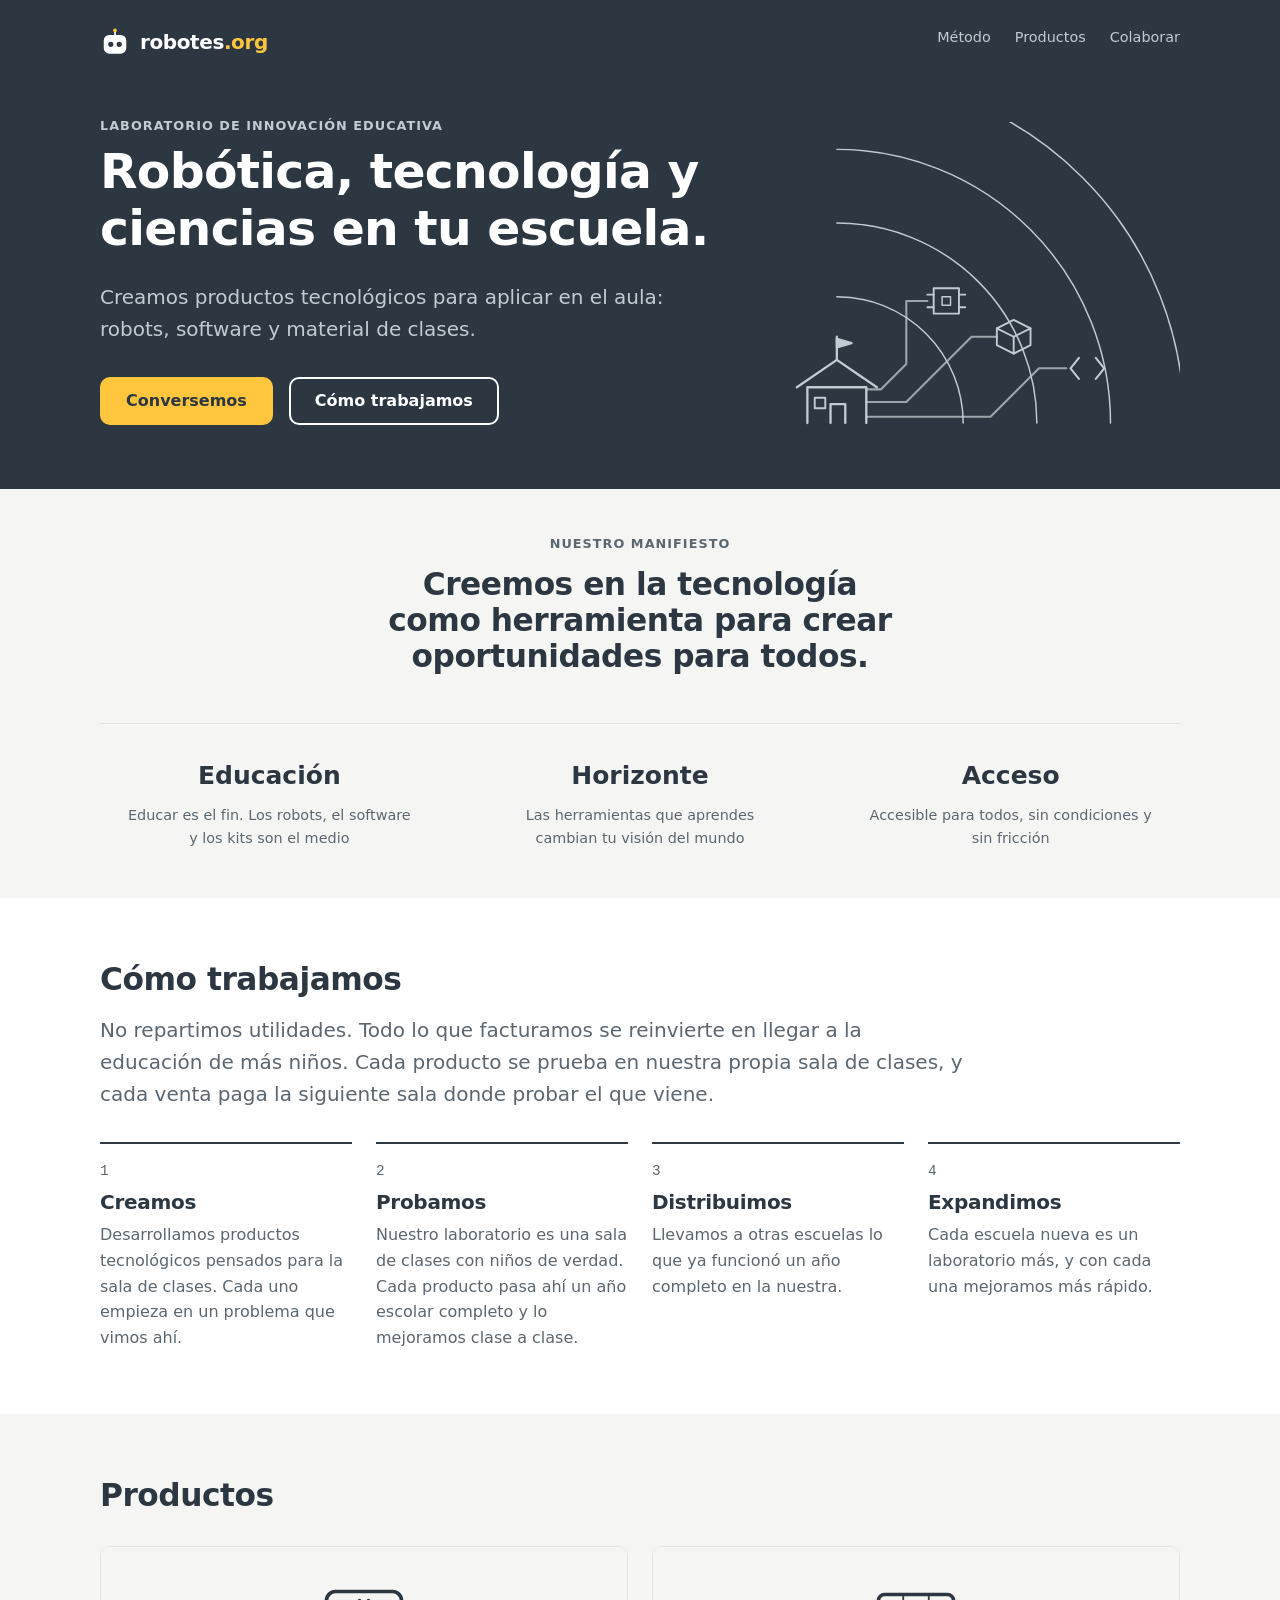
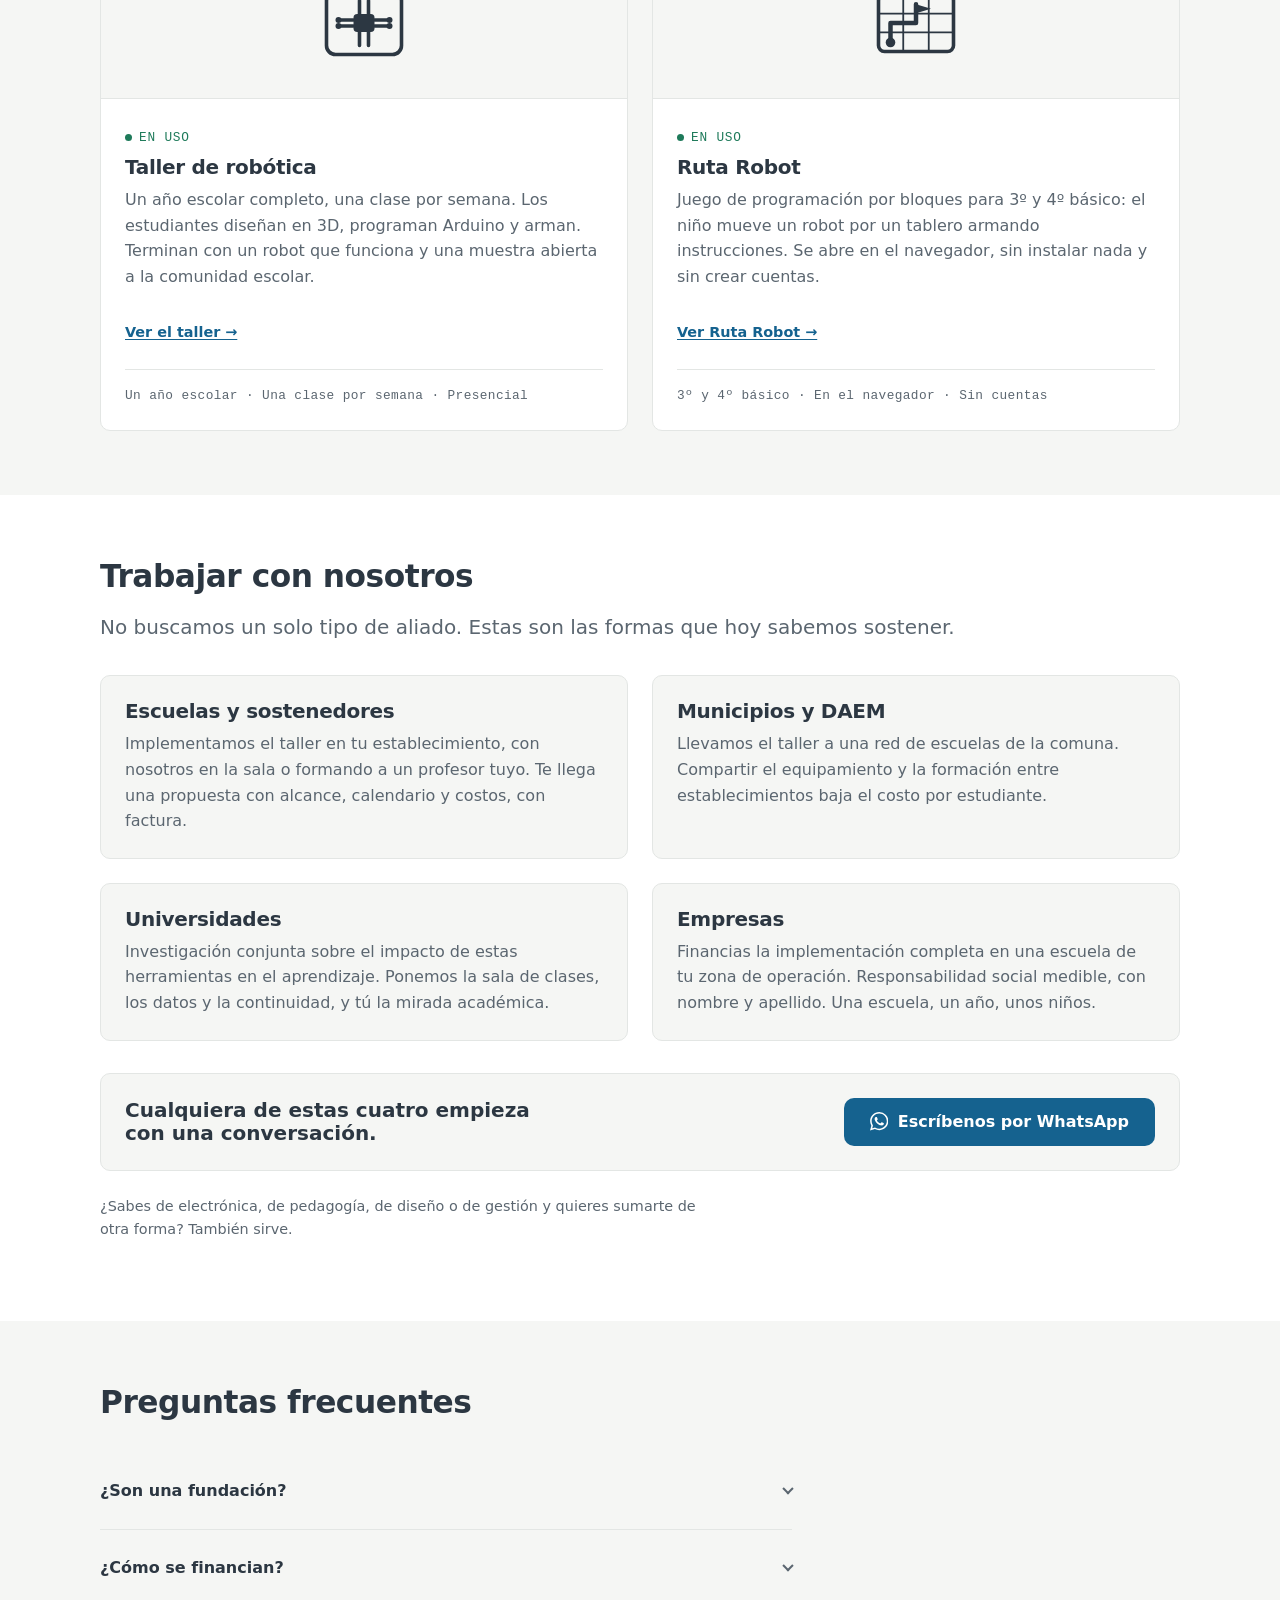
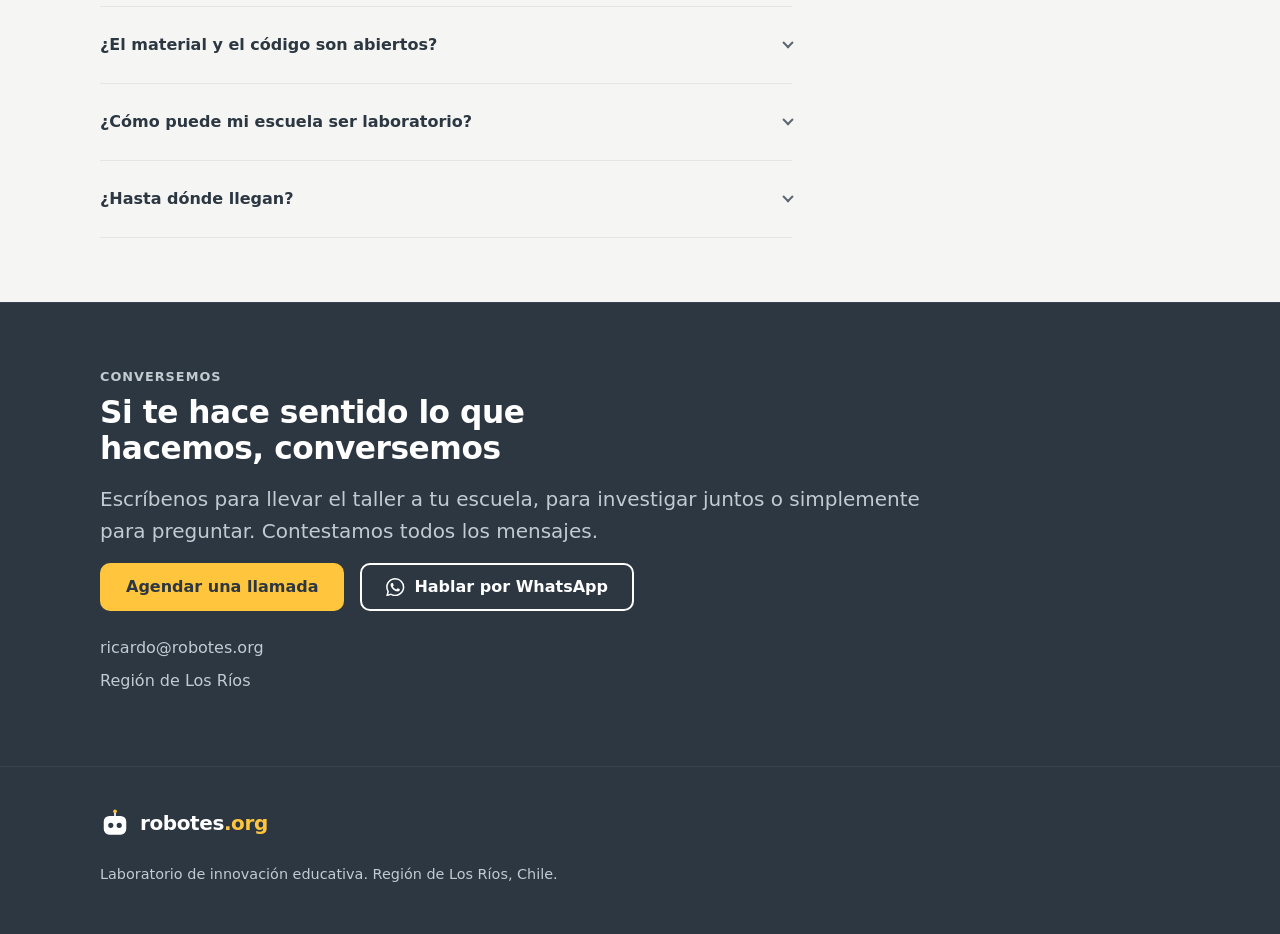
==== index.html @ 90312866 "Suma Google Analytics a las paginas del sitio G-FMZPN5JJDT en las seis paginas. Es la primera depend" ====
<!DOCTYPE html>
<html lang="es-CL">
<head>
<meta charset="UTF-8">
<meta name="viewport" content="width=device-width, initial-scale=1">
<title>robotes.org — Laboratorio de innovación educativa</title>
<meta name="description" content="Creamos productos tecnológicos para aplicar en el aula: robots, software y material de clases. Laboratorio de innovación educativa en el sur de Chile.">
<meta name="theme-color" content="#2c3742">
<!-- Google tag (gtag.js) — medición de visitas del sitio.
     Es la única dependencia externa del sitio y la pidió el fundador en
     septiembre 2026. No va en el juego (rovi.robotes.org): ahí los usuarios
     son niños. -->
<script async src="https://www.googletagmanager.com/gtag/js?id=G-FMZPN5JJDT"></script>
<script>
  window.dataLayer = window.dataLayer || [];
  function gtag(){dataLayer.push(arguments);}
  gtag('js', new Date());

  gtag('config', 'G-FMZPN5JJDT');
</script>

<link rel="icon" href="assets/logo/favicon.svg" type="image/svg+xml">
<link rel="stylesheet" href="assets/tokens.css">
<link rel="stylesheet" href="assets/site.css">

<meta property="og:type" content="website">
<meta property="og:locale" content="es_CL">
<meta property="og:site_name" content="robotes.org">
<meta property="og:title" content="Robótica, tecnología y ciencias en tu escuela">
<meta property="og:description" content="Creamos productos tecnológicos para aplicar en el aula: robots, software y material de clases.">
<meta property="og:image" content="assets/og.png">
<meta property="og:url" content="https://robotes.org/">
<meta name="twitter:card" content="summary_large_image">

</head>
<body>

<a class="skip-link" href="#main">Saltar al contenido</a>

<!-- ── Header + hero ────────────────────────────────────────────────── -->
<header class="dark">
  <div class="wrap">
    <div class="topbar">
      <a class="lockup" href="#" aria-label="robotes.org — inicio">
        <svg viewBox="0 0 64 64" aria-hidden="true" focusable="false">
          <path d="M32 11 V18" stroke="currentColor" stroke-width="3.5" stroke-linecap="round" fill="none"/>
          <circle cx="32" cy="7" r="4" fill="var(--rb-amarillo-chispa)"/>
          <path fill="currentColor" fill-rule="evenodd" d="M20 17 H44 A12 12 0 0 1 56 29 V45 A12 12 0 0 1 44 57 H20 A12 12 0 0 1 8 45 V29 A12 12 0 0 1 20 17 Z
             M28.5 37 A5.5 5.5 0 1 1 17.5 37 A5.5 5.5 0 1 1 28.5 37 Z
             M46.5 37 A5.5 5.5 0 1 1 35.5 37 A5.5 5.5 0 1 1 46.5 37 Z"/>
        </svg>
        <span>robotes<span class="tld">.org</span></span>
      </a>
      <nav aria-label="Secciones">
        <ul class="nav">
          <li><a href="#method">Método</a></li>
          <li><a href="#work">Productos</a></li>
          <li><a href="#collaborate">Colaborar</a></li>
        </ul>
      </nav>
    </div>

    <div class="hero hero-grid" id="main">
      <div>
        <p class="eyebrow">Laboratorio de innovación educativa</p>
        <h1>Robótica, tecnología y ciencias en tu escuela.</h1>
        <p class="lede">
          Creamos productos tecnológicos para aplicar en el aula: robots, software y material
          de clases.
        </p>
        <!-- The call to action is always the conversation, never a scroll. The second
             button is a way into the page, not a competing action. -->
        <div class="actions">
          <a class="btn btn-primary" href="https://calendar.app.google/1uUaTF4TMnLypb5dA"
             target="_blank" rel="noopener noreferrer"
             aria-label="Conversemos: agendar una llamada (se abre en una pestaña nueva)">Conversemos</a>
          <a class="btn btn-secondary" href="#method">Cómo trabajamos</a>
        </div>
      </div>

      <div class="hero-art" aria-hidden="true">
        <!-- viewBox recortado a 288 de alto: bajo la base de la escuela (y=286) el
               lienzo tenía 34 unidades vacías, así que la caja quedaba alineada
               con los botones pero el dibujo se veía flotando por encima. -->
        <svg viewBox="0 0 380 288" role="presentation" focusable="false"
             fill="none" stroke="currentColor" stroke-linecap="round" stroke-linejoin="round">

          <!-- Arcos de alcance, centrados en la escuela. -->
          <g class="art-arcs" stroke-width="1.4">
            <path d="M54 166 A120 120 0 0 1 174 286"/>
            <path d="M54 96 A190 190 0 0 1 244 286"/>
            <path d="M54 26 A260 260 0 0 1 314 286"/>
            <path d="M54 -44 A330 330 0 0 1 384 286"/>
          </g>

          <!-- Tres pistas que salen de la escuela hacia una tecnología cada una,
               con codos de placa a 45°. Se abren en abanico para ocupar el alto
               del cuadro y para que cada nodo caiga sobre un arco distinto: la
               tecnología llega más lejos en cada vuelta. -->
          <g opacity="0.75" stroke-width="2">
            <path d="M82 254 H96 L120 230 V170 H140"/>
            <path d="M82 266 H120 L182 204 H206"/>
            <path d="M82 280 H200 L246 234 H272"/>
          </g>

          <!-- Los mismos tres trazados pero recorridos al revés: el pulso nace en
               la tecnología y llega a la escuela, no al contrario. La dirección
               va escrita en el trazado y no en el CSS para que se lea acá.
               pathLength="100" normaliza el guion para que las tres pistas
               tarden lo mismo aunque midan distinto. -->
          <g stroke-width="2.6" stroke-linecap="round">
            <path class="trace-pulse pulse-1" pathLength="100" d="M140 170 H120 V230 L96 254 H82"/>
            <path class="trace-pulse pulse-2" pathLength="100" d="M206 204 H182 L120 266 H82"/>
            <path class="trace-pulse pulse-3" pathLength="100" d="M272 234 H246 L200 280 H82"/>
          </g>

          <!-- La escuela de origen: cuerpo, techo, puerta, ventana y bandera. -->
          <g stroke-width="2.2">
            <path d="M26 286 V252 H82 V286"/>
            <path d="M16 252 L54 226 L92 252"/>
            <path d="M48 286 V268 H62 V286"/>
            <path d="M33 262 H43 V272 H33 Z" stroke-width="1.8"/>
            <path d="M54 226 V204"/>
            <path d="M54 206 L68 210 L54 214 Z" fill="currentColor"/>
          </g>

          <!-- Chip: electrónica y Arduino. -->
          <g stroke-width="1.8">
            <path d="M146 158 H170 V182 H146 Z"/>
            <path d="M146 164 H140 M146 176 H140 M170 164 H176 M170 176 H176"/>
            <path d="M154 166 H162 V174 H154 Z" stroke-width="1.4"/>
          </g>

          <!-- Cubo isométrico: la pieza impresa en 3D. -->
          <g stroke-width="1.8">
            <path d="M222 188 L238 196 L222 204 L206 196 Z"/>
            <path d="M206 196 V212 L222 220 V204"/>
            <path d="M238 196 V212 L222 220"/>
          </g>

          <!-- Chevrones: el código. -->
          <g stroke-width="2">
            <path d="M284 224 L276 234 L284 244"/>
            <path d="M300 224 L308 234 L300 244"/>
          </g>

       </svg>
      </div>
    </div>
  </div>
</header>

<main>

<!-- ── Opening band ─────────────────────────────────────────────────── -->
<section id="lab" class="band">
  <div class="wrap">
    <h2 class="eyebrow credo-label">Nuestro manifiesto</h2>
    <p class="credo">
      Creemos en la tecnología como herramienta para crear oportunidades para todos.
    </p>
    <div class="facts">
      <!-- One clause of the credo each, in its order: la tecnología, como
           herramienta para crear, con oportunidades para todos. Every heading is
           the belief and every label is the evidence for it. -->
      <div>
        <span class="stat">Educación</span>
        <span class="stat-label">Educar es el fin. Los robots, el software y los kits son el medio</span>
      </div>
      <div>
        <span class="stat">Horizonte</span>
        <span class="stat-label">Las herramientas que aprendes cambian tu visión del mundo</span>
      </div>
      <div>
        <span class="stat">Acceso</span>
        <span class="stat-label">Accesible para todos, sin condiciones y sin fricción</span>
      </div>
    </div>
  </div>
</section>

<!-- ── 01 Method ────────────────────────────────────────────────────── -->
<section id="method">
  <div class="wrap">
    <div>
      <h2>Cómo trabajamos</h2>
      <p class="lede muted">
        No repartimos utilidades. Todo lo que facturamos se reinvierte en llegar a la
        educación de más niños. Cada producto se prueba en nuestra propia sala de clases, y
        cada venta paga la siguiente sala donde probar el que viene.
      </p>

      <ol class="flywheel">
        <li>
          <h3>Creamos</h3>
          <p class="muted">
            Desarrollamos productos tecnológicos pensados para la sala de clases. Cada uno
            empieza en un problema que vimos ahí.
          </p>
        </li>
        <li>
          <h3>Probamos</h3>
          <p class="muted">
            Nuestro laboratorio es una sala de clases con niños de verdad. Cada producto pasa
            ahí un año escolar completo y lo mejoramos clase a clase.
          </p>
        </li>
        <li>
          <h3>Distribuimos</h3>
          <p class="muted">
            Llevamos a otras escuelas lo que ya funcionó un año completo en la nuestra.
          </p>
        </li>
        <li>
          <h3>Expandimos</h3>
          <p class="muted">
            Cada escuela nueva es un laboratorio más, y con cada una mejoramos más rápido.
          </p>
        </li>
      </ol>
    </div>
  </div>
</section>

<!-- ── 02 Work ──────────────────────────────────────────────────────── -->
<section id="work" class="band">
  <div class="wrap">
    <div>
      <h2>Productos</h2>

      <div class="grid grid-2">
        <article class="card product">
          <!-- Placa: chip al centro y pistas hacia los bordes. -->
          <div class="product-art">
            <svg viewBox="0 0 64 64" aria-hidden="true" focusable="false" fill="none"
                 stroke="currentColor" stroke-width="2.4" stroke-linecap="round">
              <rect x="7" y="11" width="50" height="42" rx="6"/>
              <rect x="25" y="26" width="14" height="12" rx="2.5" fill="currentColor" stroke="none"/>
              <path d="M25 30 H15 M25 34 H15 M39 30 H49 M39 34 H49 M29 26 V17 M35 26 V17 M29 38 V47 M35 38 V47"/>
              <circle cx="15" cy="30" r="2" fill="currentColor" stroke="none"/>
              <circle cx="15" cy="34" r="2" fill="currentColor" stroke="none"/>
              <circle cx="49" cy="30" r="2" fill="currentColor" stroke="none"/>
              <circle cx="49" cy="34" r="2" fill="currentColor" stroke="none"/>
            </svg>
          </div>
          <div class="product-body">
            <span class="status status-live">En uso</span>
            <h3>Taller de robótica</h3>
            <p class="muted">
              Un año escolar completo, una clase por semana. Los estudiantes diseñan en 3D,
              programan Arduino y arman. Terminan con un robot que funciona y una
              muestra abierta a la comunidad escolar.
            </p>
            <p><a class="product-link" href="taller.html">Ver el taller &#8594;</a></p>
            <p class="product-meta">Un año escolar · Una clase por semana · Presencial</p>
          </div>
        </article>

        <article class="card product">
          <!-- Tablero: la ruta del robot y la bandera de llegada. -->
          <div class="product-art">
            <svg viewBox="0 0 64 64" aria-hidden="true" focusable="false" fill="none"
                 stroke="currentColor" stroke-width="2.4" stroke-linecap="round" stroke-linejoin="round">
              <rect x="7" y="13" width="50" height="38" rx="4"/>
              <path d="M23.5 13 V51 M40.5 13 V51 M7 25.7 H57 M7 38.3 H57" stroke-width="1.2"/>
              <path d="M15 45 V32 H32 V19.5" stroke-width="3"/>
              <circle cx="15" cy="45" r="3.2" fill="currentColor" stroke="none"/>
              <path d="M32 19.5 L42 22.5 L32 25.5 Z" fill="currentColor" stroke="none"/>
            </svg>
          </div>
          <div class="product-body">
            <span class="status status-live">En uso</span>
            <h3>Ruta Robot</h3>
            <p class="muted">
              Juego de programación por bloques para 3º y 4º básico: el niño mueve un robot
              por un tablero armando instrucciones. Se abre en el navegador, sin instalar nada y
              sin crear cuentas.
            </p>
            <p><a class="product-link" href="ruta-robot.html">Ver Ruta Robot &#8594;</a></p>
            <p class="product-meta">3º y 4º básico · En el navegador · Sin cuentas</p>
          </div>
        </article>

        <article class="card product product-soon" hidden>
          <!-- Ventana con una lista: la herramienta que usa el profesor. -->
          <div class="product-art">
            <svg viewBox="0 0 64 64" aria-hidden="true" focusable="false" fill="none"
                 stroke="currentColor" stroke-width="2.4" stroke-linecap="round">
              <rect x="7" y="12" width="50" height="40" rx="5"/>
              <path d="M7 22 H57"/>
              <circle cx="14" cy="17" r="1.6" fill="currentColor" stroke="none"/>
              <circle cx="20" cy="17" r="1.6" fill="currentColor" stroke="none"/>
              <path d="M15 31 H30 M15 39 H26" stroke-width="3"/>
              <path d="M37 29.5 L40.5 33 L47 26.5 M37 41.5 L40.5 45 L47 38.5"/>
            </svg>
          </div>
          <div class="product-body">
            <span class="status">Pronto</span>
            <h3>Software de apoyo</h3>
            <p class="muted">
              Herramientas para llevar el taller dentro de la sala: planificación,
              seguimiento de cada estudiante y la evidencia que la escuela necesita al
              cierre, en un solo lugar.
            </p>
            <p><a class="product-link" href="software.html">Ver el software &#8594;</a></p>
            <p class="product-meta">En desarrollo</p>
          </div>
        </article>

        <article class="card product product-soon" hidden>
          <!-- Caja abierta con una pieza asomando. -->
          <div class="product-art">
            <svg viewBox="0 0 64 64" aria-hidden="true" focusable="false" fill="none"
                 stroke="currentColor" stroke-width="2.4" stroke-linecap="round" stroke-linejoin="round">
              <path d="M10 27 L32 19 L54 27 L32 35 Z"/>
              <path d="M10 27 V44 L32 52 L54 44 V27"/>
              <path d="M32 35 V52" stroke-width="1.6"/>
              <path d="M32 19 V11 M26 14 L32 11 L38 14" stroke-width="2.4"/>
            </svg>
          </div>
          <div class="product-body">
            <span class="status">Pronto</span>
            <h3>Kit de robótica</h3>
            <p class="muted">
              El kit que usamos en nuestro taller, documentado y listo para comprar: placa,
              sensores, motores, piezas impresas en 3D y los repuestos que un taller real
              termina necesitando.
            </p>
            <p><a class="product-link" href="kit.html">Ver el kit &#8594;</a></p>
            <p class="product-meta">Arduino + impresión 3D · Por equipo</p>
          </div>
        </article>
      </div>
    </div>
  </div>
</section>

<!-- ── 06 Collaborate ───────────────────────────────────────────────── -->
<section id="collaborate">
  <div class="wrap">
    <div>
      <h2>Trabajar con nosotros</h2>
      <p class="lede muted">
        No buscamos un solo tipo de aliado. Estas son las formas que hoy sabemos sostener.
      </p>

      <div class="grid grid-2">
        <article class="card">
          <div class="card-body">
            <h3>Escuelas y sostenedores</h3>
            <p class="muted">
              Implementamos el taller en tu establecimiento, con nosotros en la sala o
              formando a un profesor tuyo. Te llega una propuesta con alcance, calendario y
              costos, con factura.
            </p>
          </div>
        </article>
        <article class="card">
          <div class="card-body">
            <h3>Municipios y DAEM</h3>
            <p class="muted">
              Llevamos el taller a una red de escuelas de la comuna. Compartir el
              equipamiento y la formación entre establecimientos baja el costo por
              estudiante.
            </p>
          </div>
        </article>
        <article class="card">
          <div class="card-body">
            <h3>Universidades</h3>
            <p class="muted">
              Investigación conjunta sobre el impacto de estas herramientas en el
              aprendizaje. Ponemos la sala de clases, los datos y la continuidad, y tú la
              mirada académica.
            </p>
          </div>
        </article>
        <article class="card">
          <div class="card-body">
            <h3>Empresas</h3>
            <p class="muted">
              Financias la implementación completa en una escuela de tu zona de operación.
              Responsabilidad social medible, con nombre y apellido. Una escuela, un año,
              unos niños.
            </p>
          </div>
        </article>
      </div>

      <!-- The button closes the four cards, so the invitation has to speak to all four.
           On its own it hung off the volunteer note with nothing under it. -->
      <div class="cta-panel">
        <p>Cualquiera de estas cuatro empieza con una conversación.</p>
        <a class="btn btn-primary"
           href="https://wa.me/56979526471?text=Hola%2C%20te%20escribo%20desde%20robotes.org"
           target="_blank" rel="noopener noreferrer"
           aria-label="Escríbenos por WhatsApp (se abre en una pestaña nueva)">
          <svg viewBox="0 0 24 24" width="20" height="20" aria-hidden="true" focusable="false" fill="currentColor">
            <path d="M17.472 14.382c-.297-.149-1.758-.867-2.03-.967-.273-.099-.471-.148-.67.15-.197.297-.767.966-.94 1.164-.173.199-.347.223-.644.075-.297-.15-1.255-.463-2.39-1.475-.883-.788-1.48-1.761-1.653-2.059-.173-.297-.018-.458.13-.606.134-.133.298-.347.446-.52.149-.174.198-.298.298-.497.099-.198.05-.371-.025-.52-.075-.149-.669-1.612-.916-2.207-.242-.579-.487-.5-.669-.51-.173-.008-.371-.01-.57-.01-.198 0-.52.074-.792.372-.272.297-1.04 1.016-1.04 2.479 0 1.462 1.065 2.875 1.213 3.074.149.198 2.096 3.2 5.077 4.487.709.306 1.262.489 1.694.625.712.227 1.36.195 1.871.118.571-.085 1.758-.719 2.006-1.413.248-.694.248-1.289.173-1.413-.074-.124-.272-.198-.57-.347m-5.421 7.403h-.004a9.87 9.87 0 0 1-5.031-1.378l-.361-.214-3.741.982.998-3.648-.235-.374a9.86 9.86 0 0 1-1.51-5.26c.001-5.45 4.436-9.884 9.888-9.884 2.64 0 5.122 1.03 6.988 2.898a9.825 9.825 0 0 1 2.893 6.994c-.003 5.45-4.437 9.884-9.885 9.884m8.413-18.297A11.815 11.815 0 0 0 12.05 0C5.495 0 .16 5.335.157 11.892c0 2.096.547 4.142 1.588 5.945L.057 24l6.305-1.654a11.882 11.882 0 0 0 5.683 1.448h.005c6.554 0 11.89-5.335 11.893-11.893a11.821 11.821 0 0 0-3.48-8.413Z"/>
          </svg>
          Escríbenos por WhatsApp</a>
      </div>

      <p class="muted footnote">
        ¿Sabes de electrónica, de pedagogía, de diseño o de gestión y quieres sumarte de otra
        forma? También sirve.
      </p>
    </div>
  </div>
</section>

<!-- ── FAQ ──────────────────────────────────────────────────────────── -->
<section id="faq" class="band">
  <div class="wrap">
    <div class="prose">
      <h2>Preguntas frecuentes</h2>

      <div class="faq">
        <details>
          <summary>¿Son una fundación?</summary>
          <p class="muted">
            Facturamos por los servicios y reinvertimos los resultados en desarrollo e
            impacto educativo, sin repartir dividendos. Tu escuela nos compra un servicio y
            recibe factura.
          </p>
        </details>
        <details>
          <summary>¿Cómo se financian?</summary>
          <p class="muted">
            Con lo que facturamos por implementar el taller y por los servicios asociados.
            Es un crecimiento lento y sostenido, y por eso seguimos aquí.
          </p>
        </details>
        <details>
          <summary>¿El material y el código son abiertos?</summary>
          <p class="muted">
            Esa es la intención y el orden ya está decidido, primero el kit y después el
            currículum del taller. Todavía no está publicado, y lo anunciamos acá cuando lo
            esté.
          </p>
        </details>
        <details>
          <summary>¿Cómo puede mi escuela ser laboratorio?</summary>
          <p class="muted">
            Escribiéndonos. Un establecimiento colaborador prueba cosas antes de que existan
            y recibe equipamiento en comodato, licencias y formación. Se firma un convenio, y
            esa colaboración es independiente de cualquier compra.
          </p>
        </details>
        <details>
          <summary>¿Hasta dónde llegan?</summary>
          <p class="muted">
            El taller presencial llega hasta donde alcanzamos a ir y volver el mismo día.
            La formación de profesores, el material y el software llegan a cualquier parte.
            Si tu escuela queda lejos, escríbenos y vemos qué modalidad se sostiene.
          </p>
        </details>
      </div>
    </div>
  </div>
</section>

<!-- ── Closing ──────────────────────────────────────────────────────── -->
<section id="contact" class="dark closing">
  <div class="wrap">
    <p class="eyebrow">Conversemos</p>
    <h2>Si te hace sentido lo que hacemos, conversemos</h2>
    <p class="lede muted">
      Escríbenos para llevar el taller a tu escuela, para investigar juntos o simplemente
      para preguntar. Contestamos todos los mensajes.
    </p>

    <div class="actions">
      <a class="btn btn-primary" href="https://calendar.app.google/1uUaTF4TMnLypb5dA"
         target="_blank" rel="noopener noreferrer"
         aria-label="Agendar una llamada (se abre en una pestaña nueva)">Agendar una llamada</a>
      <a class="btn btn-secondary" href="https://wa.me/56979526471?text=Hola%2C%20te%20escribo%20desde%20robotes.org"
         target="_blank" rel="noopener noreferrer"
         aria-label="Hablar por WhatsApp (se abre en una pestaña nueva)">
        <svg viewBox="0 0 24 24" width="20" height="20" aria-hidden="true" focusable="false" fill="currentColor"><path d="M17.472 14.382c-.297-.149-1.758-.867-2.03-.967-.273-.099-.471-.148-.67.15-.197.297-.767.966-.94 1.164-.173.199-.347.223-.644.075-.297-.15-1.255-.463-2.39-1.475-.883-.788-1.48-1.761-1.653-2.059-.173-.297-.018-.458.13-.606.134-.133.298-.347.446-.52.149-.174.198-.298.298-.497.099-.198.05-.371-.025-.52-.075-.149-.669-1.612-.916-2.207-.242-.579-.487-.5-.669-.51-.173-.008-.371-.01-.57-.01-.198 0-.52.074-.792.372-.272.297-1.04 1.016-1.04 2.479 0 1.462 1.065 2.875 1.213 3.074.149.198 2.096 3.2 5.077 4.487.709.306 1.262.489 1.694.625.712.227 1.36.195 1.871.118.571-.085 1.758-.719 2.006-1.413.248-.694.248-1.289.173-1.413-.074-.124-.272-.198-.57-.347m-5.421 7.403h-.004a9.87 9.87 0 0 1-5.031-1.378l-.361-.214-3.741.982.998-3.648-.235-.374a9.86 9.86 0 0 1-1.51-5.26c.001-5.45 4.436-9.884 9.888-9.884 2.64 0 5.122 1.03 6.988 2.898a9.825 9.825 0 0 1 2.893 6.994c-.003 5.45-4.437 9.884-9.885 9.884m8.413-18.297A11.815 11.815 0 0 0 12.05 0C5.495 0 .16 5.335.157 11.892c0 2.096.547 4.142 1.588 5.945L.057 24l6.305-1.654a11.882 11.882 0 0 0 5.683 1.448h.005c6.554 0 11.89-5.335 11.893-11.893a11.821 11.821 0 0 0-3.48-8.413Z"/></svg>
        Hablar por WhatsApp</a>
    </div>

    <ul class="contact muted">
      <li>ricardo@robotes.org</li>
      <li>Región de Los Ríos</li>
    </ul>
  </div>
</section>

</main>

<footer>
  <div class="wrap">
    <span class="lockup">
      <svg viewBox="0 0 64 64" aria-hidden="true" focusable="false">
        <path d="M32 11 V18" stroke="currentColor" stroke-width="3.5" stroke-linecap="round" fill="none"/>
        <circle cx="32" cy="7" r="4" fill="var(--rb-amarillo-chispa)"/>
        <path fill="currentColor" fill-rule="evenodd" d="M20 17 H44 A12 12 0 0 1 56 29 V45 A12 12 0 0 1 44 57 H20 A12 12 0 0 1 8 45 V29 A12 12 0 0 1 20 17 Z
           M28.5 37 A5.5 5.5 0 1 1 17.5 37 A5.5 5.5 0 1 1 28.5 37 Z
           M46.5 37 A5.5 5.5 0 1 1 35.5 37 A5.5 5.5 0 1 1 46.5 37 Z"/>
      </svg>
      <span>robotes<span class="tld">.org</span></span>
    </span>
    <p>Laboratorio de innovación educativa. Región de Los Ríos, Chile.</p>
  </div>
</footer>

<script src="assets/hero-stars.js" defer></script>

</body>
</html>
---- assets/tokens.css ----
/* robotes.org — tokens de marca v1
   Fuente de verdad de color, tipografía y espaciado.
   Copiar este archivo a cualquier repo nuevo antes de escribir CSS propio. */

:root {
  /* --- Color: marca --- */
  --rb-pizarra: #2c3742;      /* tinta institucional: titulares, texto, fondos oscuros */
  --rb-pizarra-alta: #38434f; /* superficie elevada sobre Pizarra: tarjetas, degradados, barras */
  --rb-azul-taller: #15628f;  /* primario de acción: links, botones, énfasis */
  --rb-amarillo-chispa: #ffc53d; /* acento. Nunca como texto sobre blanco */
  --rb-verde-bosque: #1e7a5a; /* apoyo: estados de éxito, naturaleza, datos */

  /* --- Color: neutros --- */
  --rb-blanco: #ffffff;
  --rb-papel: #f5f6f4;   /* fondo cálido por defecto de documentos */
  --rb-niebla: #e3e6e4;  /* bordes, separadores, superficies */
  --rb-grafito: #5b6670; /* texto secundario sobre fondos claros */
  --rb-bruma: #c3cad1;   /* texto secundario sobre fondos oscuros */
  --rb-carbon: #12181d;  /* texto sobre fondos claros cuando no se usa azul */

  /* --- Roles semánticos (usar estos en el CSS de cada proyecto) --- */
  --rb-fondo: var(--rb-blanco);
  --rb-fondo-alt: var(--rb-papel);
  --rb-texto: var(--rb-pizarra);
  --rb-texto-suave: var(--rb-grafito);
  --rb-borde: var(--rb-niebla);
  --rb-link: var(--rb-azul-taller);
  --rb-acento: var(--rb-amarillo-chispa);

  /* --- Tipografía --- */
  --rb-font-titulo: "Space Grotesk", "Segoe UI", system-ui, -apple-system, sans-serif;
  --rb-font-texto: "Inter", "Segoe UI", system-ui, -apple-system, sans-serif;
  --rb-font-mono: "JetBrains Mono", "Cascadia Code", Consolas, monospace;

  /* Escala tipográfica (razón 1.25, base 16px) */
  --rb-text-xs: 0.8rem;
  --rb-text-sm: 0.9rem;
  --rb-text-base: 1rem;
  --rb-text-lg: 1.25rem;
  --rb-text-xl: 1.563rem;
  --rb-text-2xl: 1.953rem;
  --rb-text-3xl: 2.441rem;
  --rb-text-4xl: 3.052rem;

  --rb-leading-titulo: 1.15;
  --rb-leading-texto: 1.6;

  /* --- Espaciado (base 8px) --- */
  --rb-space-1: 0.5rem;
  --rb-space-2: 1rem;
  --rb-space-3: 1.5rem;
  --rb-space-4: 2rem;
  --rb-space-6: 3rem;
  --rb-space-8: 4rem;

  /* --- Forma --- */
  --rb-radio: 10px;      /* mismo radio que la cabeza del isotipo */
  --rb-radio-sm: 6px;
  --rb-borde-ancho: 1px;
  --rb-medida: 68ch;     /* ancho máximo de línea de lectura */
}

/* Modo oscuro: sólo para pantallas de proyección y presentaciones.
   Los documentos impresos usan siempre el modo claro. */
@media (prefers-color-scheme: dark) {
  :root {
    --rb-fondo: var(--rb-pizarra);
    --rb-fondo-alt: var(--rb-pizarra-alta);
    --rb-texto: #eef2f5;
    --rb-texto-suave: var(--rb-bruma);
    --rb-borde: #45515d;
    --rb-link: #7cc0e8; /* el azul taller no tiene contraste suficiente sobre pizarra */
  }
}
---- assets/site.css ----
/* robotes.org — estilos del sitio
   Compartido por index.html y por cada página de producto.
   Los colores salen siempre de assets/tokens.css: acá no se escribe un hex. */

/* ── Base ─────────────────────────────────────────────────────────────
   No hand-written hex: every color comes from assets/tokens.css (~/marca).

   This page pins its own light palette from the raw tokens instead of using
   the semantic roles (--rb-fondo, --rb-texto, …). Those roles flip with
   prefers-color-scheme, which would repaint every section in Pizarra for any
   visitor whose system is in dark mode. Manual §3.6 keeps dark mode for
   projected screens, not for sites like this. Same reasoning as
   presentacion-pokemon, which pins itself dark for the opposite reason. */

:root {
  --page-bg: var(--rb-blanco);
  --page-bg-alt: var(--rb-papel);
  --page-text: var(--rb-pizarra);
  --page-text-soft: var(--rb-grafito);
  --page-border: var(--rb-niebla);
  --page-link: var(--rb-azul-taller);
}

*, *::before, *::after { box-sizing: border-box; }

html { scroll-behavior: smooth; }
@media (prefers-reduced-motion: reduce) { html { scroll-behavior: auto; } }

body {
  margin: 0;
  font-family: var(--rb-font-texto);
  font-size: var(--rb-text-base);
  line-height: var(--rb-leading-texto);
  color: var(--page-text);
  background: var(--page-bg);
  -webkit-text-size-adjust: 100%;
}

h1, h2, h3 {
  font-family: var(--rb-font-titulo);
  line-height: var(--rb-leading-titulo);
  font-weight: 600;
  letter-spacing: -0.015em;
  margin: 0 0 var(--rb-space-2);
  text-wrap: balance;
}
h1 { font-size: var(--rb-text-3xl); }
h2 { font-size: var(--rb-text-2xl); max-width: 22ch; }
h3 { font-size: var(--rb-text-lg); }
p  { margin: 0 0 var(--rb-space-2); max-width: var(--rb-medida); }

a { color: var(--page-link); }
/* Manual §7.2: body-copy links are always underlined, color alone is not enough. */
.prose a { text-underline-offset: 0.15em; }

:focus-visible {
  outline: 2px solid var(--rb-azul-taller);
  outline-offset: 2px;
  border-radius: var(--rb-radio-sm);
}
.dark :focus-visible { outline-color: var(--rb-amarillo-chispa); }

ul { padding-left: 1.1em; }
li { margin-bottom: var(--rb-space-1); }
strong { font-weight: 600; }

.skip-link {
  position: absolute; left: -9999px;
  background: var(--rb-blanco); color: var(--rb-pizarra);
  padding: var(--rb-space-1) var(--rb-space-2); border-radius: var(--rb-radio-sm);
}
.skip-link:focus { left: var(--rb-space-2); top: var(--rb-space-2); z-index: 10; }

/* ── Layout ─────────────────────────────────────────────────────────── */

.wrap { width: min(1080px, 100% - 2 * var(--rb-space-3)); margin-inline: auto; }
section { padding: var(--rb-space-8) 0; }

/* Only the hero and the closing block are Pizarra. Everything in between
   alternates white and Papel through .band, which is what the 60/30/8/2 rule
   asks for (manual §3.3): the neutral carries the page and the dark ink
   punctuates it. Cards on a Papel band flip to white to keep their edge. */
.band { background: var(--page-bg-alt); }
.band .card { background: var(--page-bg); }

.dark { background: var(--rb-pizarra); color: var(--rb-blanco); }
.dark h2, .dark h3 { color: var(--rb-blanco); }
.dark .muted { color: var(--rb-bruma); }
.muted { color: var(--page-text-soft); }

.eyebrow {
  font-size: var(--rb-text-xs);
  text-transform: uppercase;
  letter-spacing: 0.08em;
  font-weight: 600;
  font-family: var(--rb-font-titulo);
  color: var(--page-text-soft);
  margin: 0 0 var(--rb-space-1);
}
.dark .eyebrow { color: var(--rb-bruma); }

.lede { font-size: var(--rb-text-lg); max-width: var(--rb-medida); }
.footnote { font-size: var(--rb-text-sm); margin-top: var(--rb-space-3); }

/* ── Lockup ───────────────────────────────────────────────────────────
   Built in HTML instead of using logo-horizontal.svg on purpose: that file
   carries live text, so without Space Grotesk installed the fallback face
   overflows its viewBox and the wordmark gets clipped to "robotes.o".
   Here the mark is an SVG and the name is real text, so it always fits,
   inherits the page font stack and stays selectable and searchable. */

.lockup {
  display: inline-flex; align-items: center; gap: 0.5em;
  text-decoration: none;
  font-family: var(--rb-font-titulo);
  font-weight: 700;
  font-size: var(--rb-text-lg);
  letter-spacing: -0.02em;
  color: var(--rb-blanco);
  /* Manual §2.3: clear space around the mark equals the antenna height. */
  padding: 0.4em 0;
}
.lockup svg { width: 1.5em; height: 1.5em; flex: none; overflow: visible; }
.lockup .tld { color: var(--rb-amarillo-chispa); }

/* ── Header and hero ────────────────────────────────────────────────── */

.topbar {
  display: flex; align-items: center; justify-content: space-between;
  gap: var(--rb-space-2);
  padding-top: var(--rb-space-2);
}
.nav { display: flex; gap: var(--rb-space-3); list-style: none; margin: 0; padding: 0; }
.nav a {
  color: var(--rb-bruma); text-decoration: none;
  font-size: var(--rb-text-sm);
  display: inline-flex; align-items: center; min-height: 44px;
}
.nav a:hover { color: var(--rb-blanco); text-decoration: underline; }
@media (max-width: 860px) { .nav { display: none; } }

/* ── Hero background — OFF ────────────────────────────────────────────
   Nothing uses .hero-bg right now: the <header> carries only .dark, so the
   hero is solid Pizarra. The placeholder photo was removed in September 2026
   and this block is kept, measured and ready, for the real one.

   To turn it back on: drop the photo at assets/hero.jpg and add hero-bg to
   the <header> class list. Then re-measure the contrast per text region — a
   lighter or busier photo will break the numbers recorded in CLAUDE.md.

   The photo is light, so white text needs a heavy Pizarra veil over it,
   not a decorative tint: the overlay stays above 90% across the whole
   column where text sits and only opens up on the right, where nothing is
   written. The tint is built with color-mix so no hex is hand-written; if a
   browser does not support color-mix the whole background-image declaration
   is dropped — image included — and the header falls back to solid Pizarra,
   which is the design this page had before. That is the safe failure. */
.hero-bg {
  background-image:
    /* The nav sits top right, exactly where the side veil opens up to let the
       photo through: measured at 2.93:1 against Bruma there, under the 4.5:1
       AA floor. This band darkens that strip only, and fades out before it
       reaches the headline so it does not read as a toolbar. */
    linear-gradient(to bottom,
      color-mix(in srgb, var(--rb-pizarra) 82%, transparent) 0,
      color-mix(in srgb, var(--rb-pizarra) 78%, transparent) 64px,
      transparent 150px),
    /* Solid Pizarra across the whole text column, not a 97% tint: at 97% the
       robot still ghosted through behind the headline. The photo only starts
       where the writing stops. */
    linear-gradient(to right,
      var(--rb-pizarra) 0%,
      var(--rb-pizarra) 54%,
      color-mix(in srgb, var(--rb-pizarra) 86%, transparent) 68%,
      color-mix(in srgb, var(--rb-pizarra) 42%, transparent) 100%),
    url("assets/hero.jpg");
  /* `auto 100%` instead of `cover`: cover scaled the photo to the full header
     width, so it ran under the text and background-position-x had nothing to
     move. Sized to the header height it is ~820px wide, anchored right, and
     the left half of the header is untouched Pizarra. */
  background-size: auto, auto, auto 100%;
  background-position: center, center, right center;
  background-repeat: no-repeat;
}
/* Below the split point the text runs the full width, so there is no clear
   side left for the photo: the veil goes uniform and the image survives only
   as texture. */
@media (max-width: 860px) {
  .hero-bg {
    background-image:
      linear-gradient(to bottom,
        color-mix(in srgb, var(--rb-pizarra) 96%, transparent) 0%,
        color-mix(in srgb, var(--rb-pizarra) 88%, transparent) 100%),
      url("assets/hero.jpg");
    background-size: auto, cover;
    background-position: center, center center;
  }
}

/* ── Hero art ───────────────────────────────────────────────────────────
   Line art on the empty right half of the hero. Monochrome on purpose: the
   yellow of this view already belongs to the primary button (manual §3.3), and
   a second yellow here would split the eye between the drawing and the call to
   action. Decorative, so aria-hidden and hidden outright on narrow screens
   rather than squeezed under the text. */
.hero-grid {
  display: grid;
  grid-template-columns: minmax(0, 1fr) minmax(0, 400px);
  gap: var(--rb-space-6);
  /* `end` y no `center`: así el borde inferior del dibujo cae siempre a la
     altura de los botones, que son lo último de la columna de texto. Centrado
     quedaba tres píxeles corto a 1280 y cincuenta y nueve a 960, porque el
     titular pasa a tres líneas y la columna crece. */
  align-items: end;
}
.hero-art { color: var(--rb-bruma); justify-self: end; width: 100%; max-width: 400px; }
.hero-art svg { display: block; width: 100%; height: auto; }

/* ── Hero art: movimiento ───────────────────────────────────────────────
   The drawing does not react to the mouse: a signal leaves the school along each
   trace and the arcs breathe, and that is all. Answering the pointer is the
   particle field's job — the drawing jumping as well read as a glitch. Every
   animation is off under prefers-reduced-motion. */

.trace-pulse {
  /* Blanco y no Bruma: el pulso tiene que leerse como una señal que recorre la
     pista, no como un tramo un poco más claro de la misma línea. */
  stroke: var(--rb-blanco);
  stroke-dasharray: 7 100;
  stroke-dashoffset: 105;
  opacity: 0;
  animation: trace-run 7s linear infinite;
}
.pulse-2 { animation-delay: 2.3s; }
.pulse-3 { animation-delay: 4.6s; }

@keyframes trace-run {
  0%   { stroke-dashoffset: 107; opacity: 0; }
  10%  { opacity: 0.95; }
  85%  { opacity: 0.95; }
  100% { stroke-dashoffset: 0; opacity: 0; }
}

.art-arcs { animation: arcs-breathe 9s ease-in-out infinite; }
@keyframes arcs-breathe {
  0%, 100% { opacity: 0.22; }
  50%      { opacity: 0.4; }
}

/* Partículas que dibuja assets/hero-stars.js sobre todo el fondo de la portada.
   La capa va detrás del contenido y no recibe eventos, así que no interfiere con
   los botones ni con el menú. */
header { position: relative; overflow: hidden; }
header > .wrap { position: relative; z-index: 1; }
.hero-field {
  position: absolute; inset: 0;
  z-index: 0;
  pointer-events: none;
  color: var(--rb-bruma);
}
.hero-field circle { animation: spark 2.2s ease-in-out forwards; }
/* Detrás del texto el brillo baja a 0.16: a pleno brillo, una estrella bajo una
   letra deja la bajada en Bruma por debajo del mínimo AA. */
.hero-field .dim { animation-name: spark-dim; }
@keyframes spark {
  0%   { opacity: 0; }
  28%  { opacity: 0.85; }
  100% { opacity: 0; }
}
@keyframes spark-dim {
  0%   { opacity: 0; }
  28%  { opacity: 0.16; }
  100% { opacity: 0; }
}

}

@media (prefers-reduced-motion: reduce) {
  .trace-pulse { animation: none; opacity: 0; }
  .art-arcs { animation: none; }
  .art-arcs { opacity: 0.28; }
}
@media (max-width: 900px) {
  .hero-grid { grid-template-columns: 1fr; }
  .hero-art { display: none; }
}

/* Headline and lede share one measure so their right edges line up. It has to
   be an absolute unit: `ch` resolves against each element's own font size, so
   the same `22ch` would be two different widths on a 48px headline and a 20px
   lede, and the two blocks would drift apart. */
/* 39rem = 624px, just past the longest headline line (609px at the capped
   font size). Wider than that and the lede runs past the headline's right
   edge, which is what the box was doing at 43rem. */
.hero { --hero-measure: 39rem; padding: var(--rb-space-6) 0 var(--rb-space-8); }
.hero h1 { font-size: clamp(2rem, 5.2vw, 3.052rem); max-width: var(--hero-measure); margin-bottom: var(--rb-space-3); }
.hero .lede { color: var(--rb-bruma); max-width: var(--hero-measure); margin-bottom: var(--rb-space-4); }

/* ── Buttons ────────────────────────────────────────────────────────── */

.actions { display: flex; flex-wrap: wrap; gap: var(--rb-space-2); }
.btn {
  display: inline-flex; align-items: center; justify-content: center;
  min-height: 48px; padding: 0 var(--rb-space-3);
  border-radius: var(--rb-radio);
  font-family: var(--rb-font-titulo); font-weight: 600;
  font-size: var(--rb-text-base);
  text-decoration: none;
  border: 2px solid transparent;
  /* Only the WhatsApp button carries a glyph today. The icon sizes off the
     label so it scales with the type, and it never sets the button's colour —
     the palette does (manual §3.3). */
  gap: 0.6em;
}
.btn svg { width: 1.15em; height: 1.15em; flex: none; }
/* White on Azul Taller = 6.6:1, AA. */
.btn-primary { background: var(--rb-azul-taller); color: var(--rb-blanco); }
.btn-primary:hover { background: var(--rb-pizarra); }

/* On Pizarra, Azul Taller only reaches 1.5:1 against the background, so the
   button loses its edge (WCAG 1.4.11 asks for 3:1 on UI components). On dark
   surfaces the call to action goes in Amarillo Chispa with Pizarra text —
   7.7:1, and it is the only yellow element in that view (manual §3.3). */
.dark .btn-primary { background: var(--rb-amarillo-chispa); color: var(--rb-pizarra); }
.dark .btn-primary:hover { background: var(--rb-blanco); }

.btn-secondary { border-color: currentColor; color: inherit; background: transparent; }

/* ── CTA panel ──────────────────────────────────────────────────────────
   Closes a light section with an invitation. A bare button hung off the last
   paragraph with nothing under it and half the page empty beside it; the panel
   gives it a surface and sets the line that earns the click next to it. Papel
   on a white section, the same surface a card uses. */
.cta-panel {
  margin-top: var(--rb-space-4);
  padding: var(--rb-space-3);
  background: var(--page-bg-alt);
  border: 1px solid var(--page-border);
  border-radius: var(--rb-radio);
  display: flex; align-items: center; justify-content: space-between;
  flex-wrap: wrap; gap: var(--rb-space-3);
}
.cta-panel p {
  margin: 0;
  font-family: var(--rb-font-titulo);
  font-weight: 600;
  font-size: var(--rb-text-lg);
  line-height: var(--rb-leading-titulo);
  color: var(--page-text);
  max-width: 30ch;
}
.cta-panel .btn { flex: none; }
.dark .btn-secondary:hover { background: var(--rb-pizarra-alta); }

/* ── Opening band ───────────────────────────────────────────────────── */

.facts {
  display: grid;
  gap: var(--rb-space-1) var(--rb-space-4);
  grid-template-columns: repeat(auto-fit, minmax(200px, 1fr));
  grid-template-rows: auto auto;
  border-top: 1px solid var(--page-border);
  padding-top: var(--rb-space-4);
}
/* subgrid keeps every label on the same baseline even when one heading wraps
   to two lines. Without it the columns start at different heights and the
   whole block looks broken. Browsers without subgrid fall back to ragged. */
/* Centred to sit under the centred manifesto: the three read as its three
   clauses, so they line up with it instead of starting a new left edge. */
.facts > div { display: grid; grid-row: span 2; grid-template-rows: subgrid; text-align: center; }
.facts .stat-label { max-width: 32ch; margin-inline: auto; }
.facts .stat {
  font-family: var(--rb-font-titulo); font-weight: 600;
  font-size: var(--rb-text-xl);
  display: block;
}
.facts .stat-label { font-size: var(--rb-text-sm); color: var(--page-text-soft); }
/* Tighter than a full section: this band reads as the base of the hero. */
#lab { padding: var(--rb-space-6) 0; }

/* ── Grids and cards ────────────────────────────────────────────────── */

/* The minimums are picked against the 1080px wrap so a group never breaks into
   an orphan row: .grid-2 gives two columns to the sets of four cards, which
   land as 2 x 2. */
.grid {
  display: grid; gap: var(--rb-space-3);
  grid-template-columns: repeat(auto-fit, minmax(min(100%, 300px), 1fr));
  margin-top: var(--rb-space-4);
}
.grid-2 { grid-template-columns: repeat(auto-fit, minmax(min(100%, 420px), 1fr)); }
/* .card sets display:flex, which beats the browser's own rule for [hidden], so
   a card marked hidden would still show. The two «Pronto» products are hidden
   in the markup rather than deleted while they are off the page. */
[hidden] { display: none !important; }

.card {
  background: var(--page-bg-alt);
  border: 1px solid var(--page-border);
  border-radius: var(--rb-radio);
  padding: var(--rb-space-3);
  display: flex; flex-direction: column;
}
.card h3 { margin-bottom: var(--rb-space-1); }
.card p:last-child { margin-bottom: 0; }
.card ul { margin: 0; }
.card-body { flex: 1; }

/* ── Product cards ─────────────────────────────────────────────────────
   A product card needs something to look at before it is read. There are no
   photos yet (see the Photos rules), so each one gets a drawn mark instead:
   one flat ink, no yellow — four yellow icons in one view would spend the
   single yellow the manual allows per screen, and spend it on decoration. */
.card.product { padding: 0; overflow: hidden; }
.product-art {
  min-height: 152px;
  display: grid; place-items: center;
  background: var(--page-bg-alt);
  border-bottom: 1px solid var(--page-border);
  color: var(--page-text);
}
/* On a Papel band the card is white, so the art panel takes the band colour
   back to stay distinguishable from the body underneath it. */
.band .card.product .product-art { background: var(--page-bg-alt); }
.product-art svg { width: 96px; height: 96px; display: block; }
.product-body { padding: var(--rb-space-3); }
.product-body p:last-child { margin-bottom: 0; }
.product-meta {
  margin-top: var(--rb-space-3);
  padding-top: var(--rb-space-2);
  border-top: 1px solid var(--page-border);
  font-family: var(--rb-font-mono);
  font-size: var(--rb-text-xs);
  letter-spacing: 0.03em;
  color: var(--page-text-soft);
}
/* Not yet shipping: the mark steps back so the two live products read first. */
.product-soon .product-art { color: var(--page-text-soft); opacity: 0.55; }

/* ── Status ───────────────────────────────────────────────────────────
   Every work line says out loud what state it is in. The dot carries the
   color and the word carries the meaning, so color is never the only
   signal (manual §3.4). Verde Bosque reaches 4.9:1 on Papel and better on
   white, which is where these cards sit. */
.status {
  display: inline-flex; align-items: center; gap: 0.55em;
  font-family: var(--rb-font-mono);
  font-size: var(--rb-text-xs);
  text-transform: uppercase; letter-spacing: 0.06em;
  color: var(--page-text-soft);
  margin-bottom: var(--rb-space-1);
}
.status::before {
  content: ""; flex: none;
  width: 0.55em; height: 0.55em; border-radius: 50%;
  background: currentColor;
}
.status-live { color: var(--rb-verde-bosque); }

/* ── Flywheel ─────────────────────────────────────────────────────────
   Four turns of the same wheel, not four tasks in a queue. The numbers give
   the order and the closing line closes the loop — an <ol> says «sequence» to
   a screen reader, and the last step feeding the first is said in words, not
   drawn, so it survives every width without a diagram to maintain. */
.flywheel {
  list-style: none;
  counter-reset: turn;
  display: grid;
  gap: var(--rb-space-4) var(--rb-space-3);
  grid-template-columns: repeat(auto-fit, minmax(min(100%, 210px), 1fr));
  padding: 0;
  margin: var(--rb-space-4) 0 0;
}
.flywheel > li {
  counter-increment: turn;
  margin: 0;
  padding-top: var(--rb-space-2);
  border-top: 2px solid var(--page-text);
}
.flywheel > li::before {
  content: counter(turn);
  display: block;
  font-family: var(--rb-font-mono);
  font-size: var(--rb-text-sm);
  color: var(--page-text-soft);
  margin-bottom: var(--rb-space-1);
}
.flywheel h3 { margin-bottom: var(--rb-space-1); }
.flywheel p { margin-bottom: 0; }

/* The turn that makes it a wheel and not a list: says out loud that step 4
   feeds step 2, which is the only reason the shape matters. */
.loop {
  margin-top: var(--rb-space-4);
  padding-top: var(--rb-space-3);
  border-top: 1px solid var(--page-border);
  max-width: var(--rb-medida);
}
.loop-mark {
  font-family: var(--rb-font-mono);
  color: var(--page-text-soft);
  margin-right: 0.4em;
}

/* ── Credo ────────────────────────────────────────────────────────────
   The one centred line on a page that is otherwise left-aligned end to end.
   Keep it the only centred text on the page — a second one turns the
   exception into a pattern and it stops landing. */
/* Heading by markup, label by looks: a full-size «Nuestro manifiesto» would
   compete with the sentence underneath, which is the thing worth reading. It
   mirrors the eyebrow → headline pair in the hero. */
.credo-label {
  text-align: center;
  max-width: none;
  margin: 0 auto var(--rb-space-2);
}
.credo {
  font-family: var(--rb-font-titulo);
  font-weight: 600;
  font-size: clamp(1.563rem, 3.4vw, 1.953rem);
  line-height: var(--rb-leading-titulo);
  letter-spacing: -0.015em;
  text-align: center;
  text-wrap: balance;
  max-width: 26ch;
  margin: 0 auto var(--rb-space-6);
}

/* ── FAQ ────────────────────────────────────────────────────────────── */

.faq { max-width: var(--rb-medida); margin-top: var(--rb-space-4); }
details { border-bottom: 1px solid var(--page-border); padding: var(--rb-space-2) 0; }
summary {
  font-family: var(--rb-font-titulo); font-weight: 600;
  font-size: var(--rb-text-base);
  cursor: pointer;
  min-height: 44px;
  display: flex; align-items: center; justify-content: space-between;
  gap: var(--rb-space-2);
}
/* display:flex drops the native marker, and without it nothing says the row
   opens. This one is drawn from the text color, so it survives dark mode. */
summary::-webkit-details-marker { display: none; }
summary::after {
  content: "";
  flex: none;
  width: 0.5em; height: 0.5em;
  border-right: 2px solid var(--page-text-soft);
  border-bottom: 2px solid var(--page-text-soft);
  transform: rotate(45deg) translate(-0.1em, -0.1em);
  transition: transform 120ms ease;
}
details[open] summary::after { transform: rotate(-135deg) translate(-0.1em, -0.1em); }
@media (prefers-reduced-motion: reduce) { summary::after { transition: none; } }
details p:last-child { margin-bottom: 0; }
details[open] summary { margin-bottom: var(--rb-space-1); }

/* ── Closing and footer ─────────────────────────────────────────────── */

.closing { border-top: 1px solid var(--rb-pizarra-alta); }
.closing h2 { max-width: 20ch; }
.contact { list-style: none; padding: 0; margin: var(--rb-space-3) 0 0; }
.contact a { color: var(--rb-blanco); }

footer {
  background: var(--rb-pizarra);
  color: var(--rb-bruma);
  padding: var(--rb-space-4) 0;
  font-size: var(--rb-text-sm);
  border-top: 1px solid var(--rb-pizarra-alta);
}
footer a { color: var(--rb-bruma); }
footer .lockup { margin-bottom: var(--rb-space-2); }
.fine-print { font-size: var(--rb-text-xs); max-width: var(--rb-medida); }

/* ── Steps ──────────────────────────────────────────────────────────────
   Numbered vertical list. Used by the product pages for «cómo partimos». */
.steps { list-style: none; counter-reset: step; padding: 0; margin: var(--rb-space-4) 0 0; }
.steps li {
  counter-increment: step;
  display: grid; grid-template-columns: 2.5rem 1fr; gap: var(--rb-space-2);
  padding-bottom: var(--rb-space-3);
}
.steps li::before {
  content: counter(step);
  font-family: var(--rb-font-mono);
  color: var(--page-text-soft);
  border: 1px solid var(--page-border);
  border-radius: 50%;
  width: 2.2rem; height: 2.2rem;
  display: grid; place-items: center;
}
.steps h3 { margin-bottom: 0.2em; }
.steps p { margin-bottom: 0; }

/* ── Checklists ─────────────────────────────────────────────────────────
   Color is never the only carrier (manual §3.4): the glyph is. Verde Bosque
   only works on light surfaces — 4.9:1 on Papel, 2.3:1 on Pizarra — so on dark
   surfaces the check takes the text colour. */
.checks { list-style: none; padding: 0; margin: var(--rb-space-2) 0 0; }
.checks li { display: flex; gap: 0.6em; align-items: baseline; }
.checks li::before {
  content: "\2713";
  color: var(--rb-verde-bosque);
  font-weight: 700;
  flex: none;
}
.dark .checks li::before { color: var(--rb-blanco); }

/* ── Product card link ──────────────────────────────────────────────────
   A text link, never a button: the buttons on this site are always the
   conversation, and a second button would compete with it. */
.product-link {
  display: inline-block;
  margin-top: var(--rb-space-2);
  font-family: var(--rb-font-titulo);
  font-weight: 600;
  font-size: var(--rb-text-sm);
  text-underline-offset: 0.15em;
}

/* ── Back link on a product page ────────────────────────────────────── */
.back { color: var(--rb-bruma); text-decoration: none; font-size: var(--rb-text-sm); }
.back:hover { color: var(--rb-blanco); text-decoration: underline; }
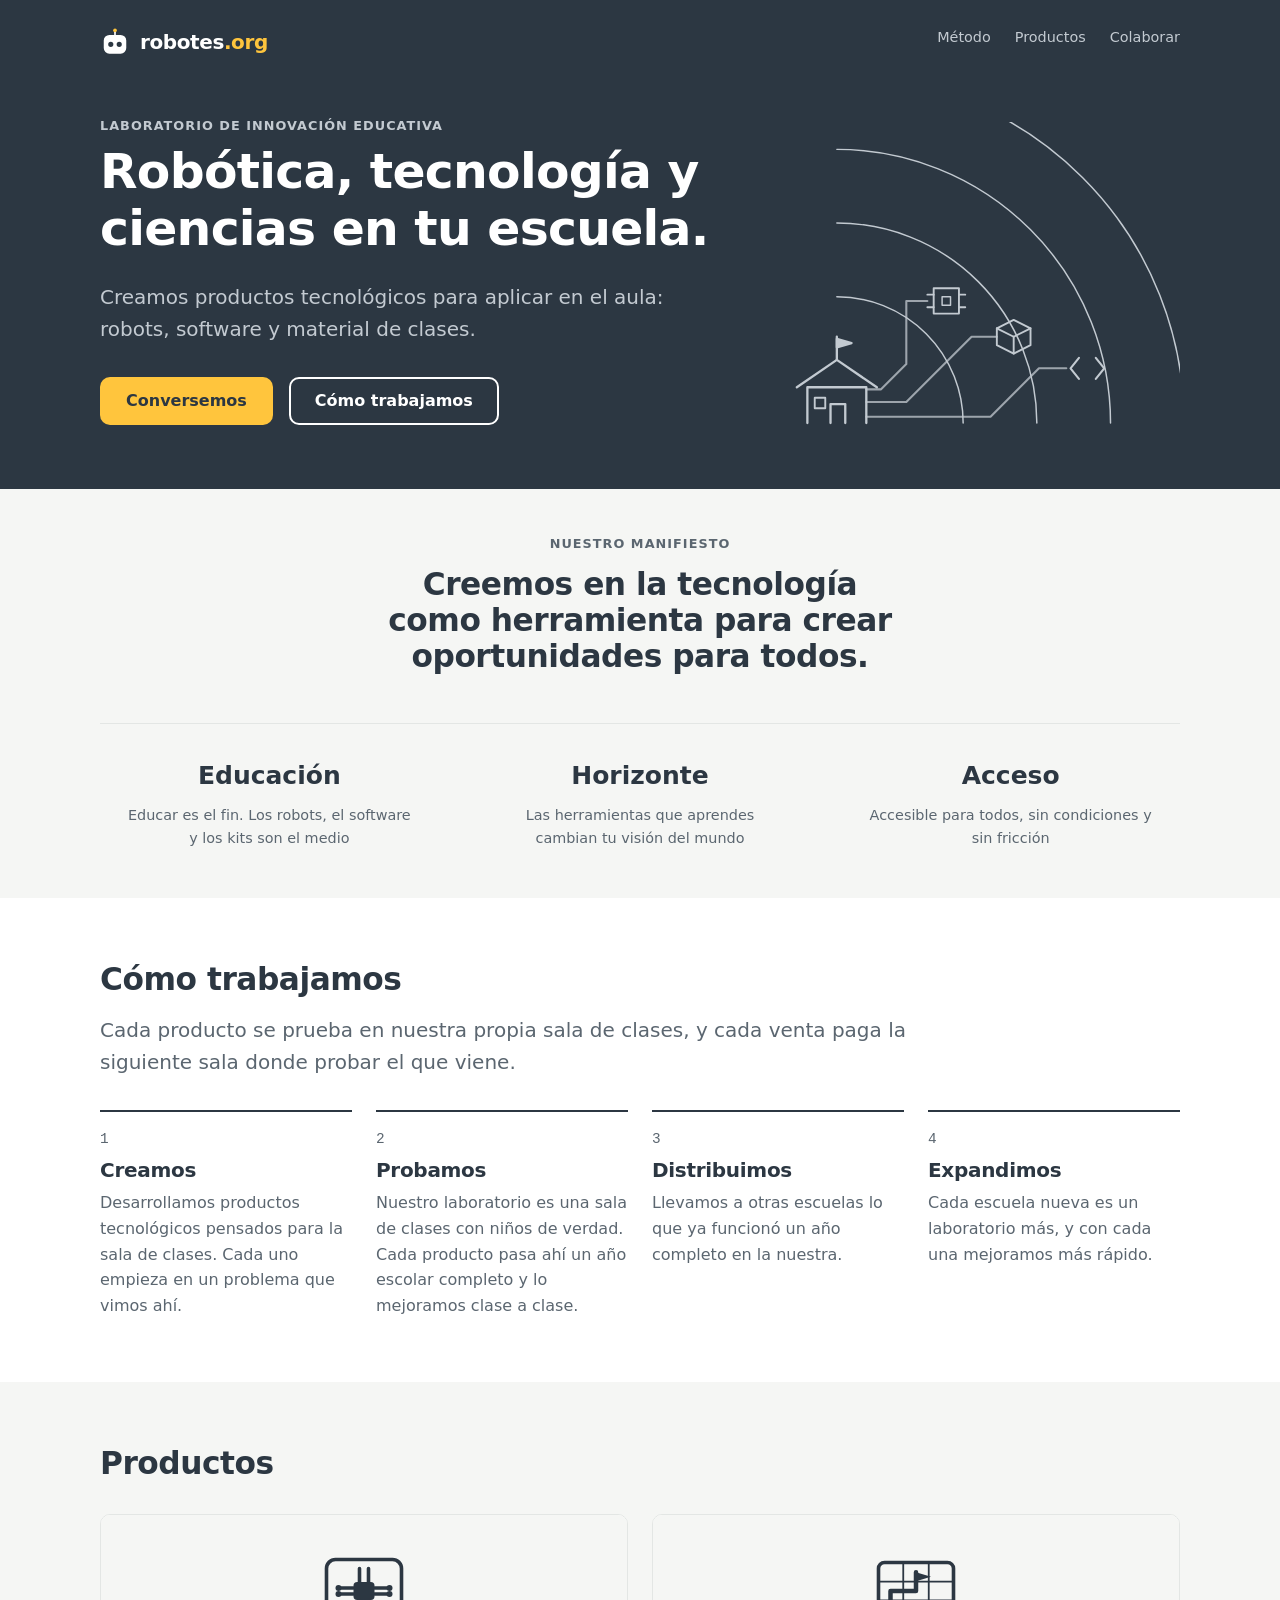
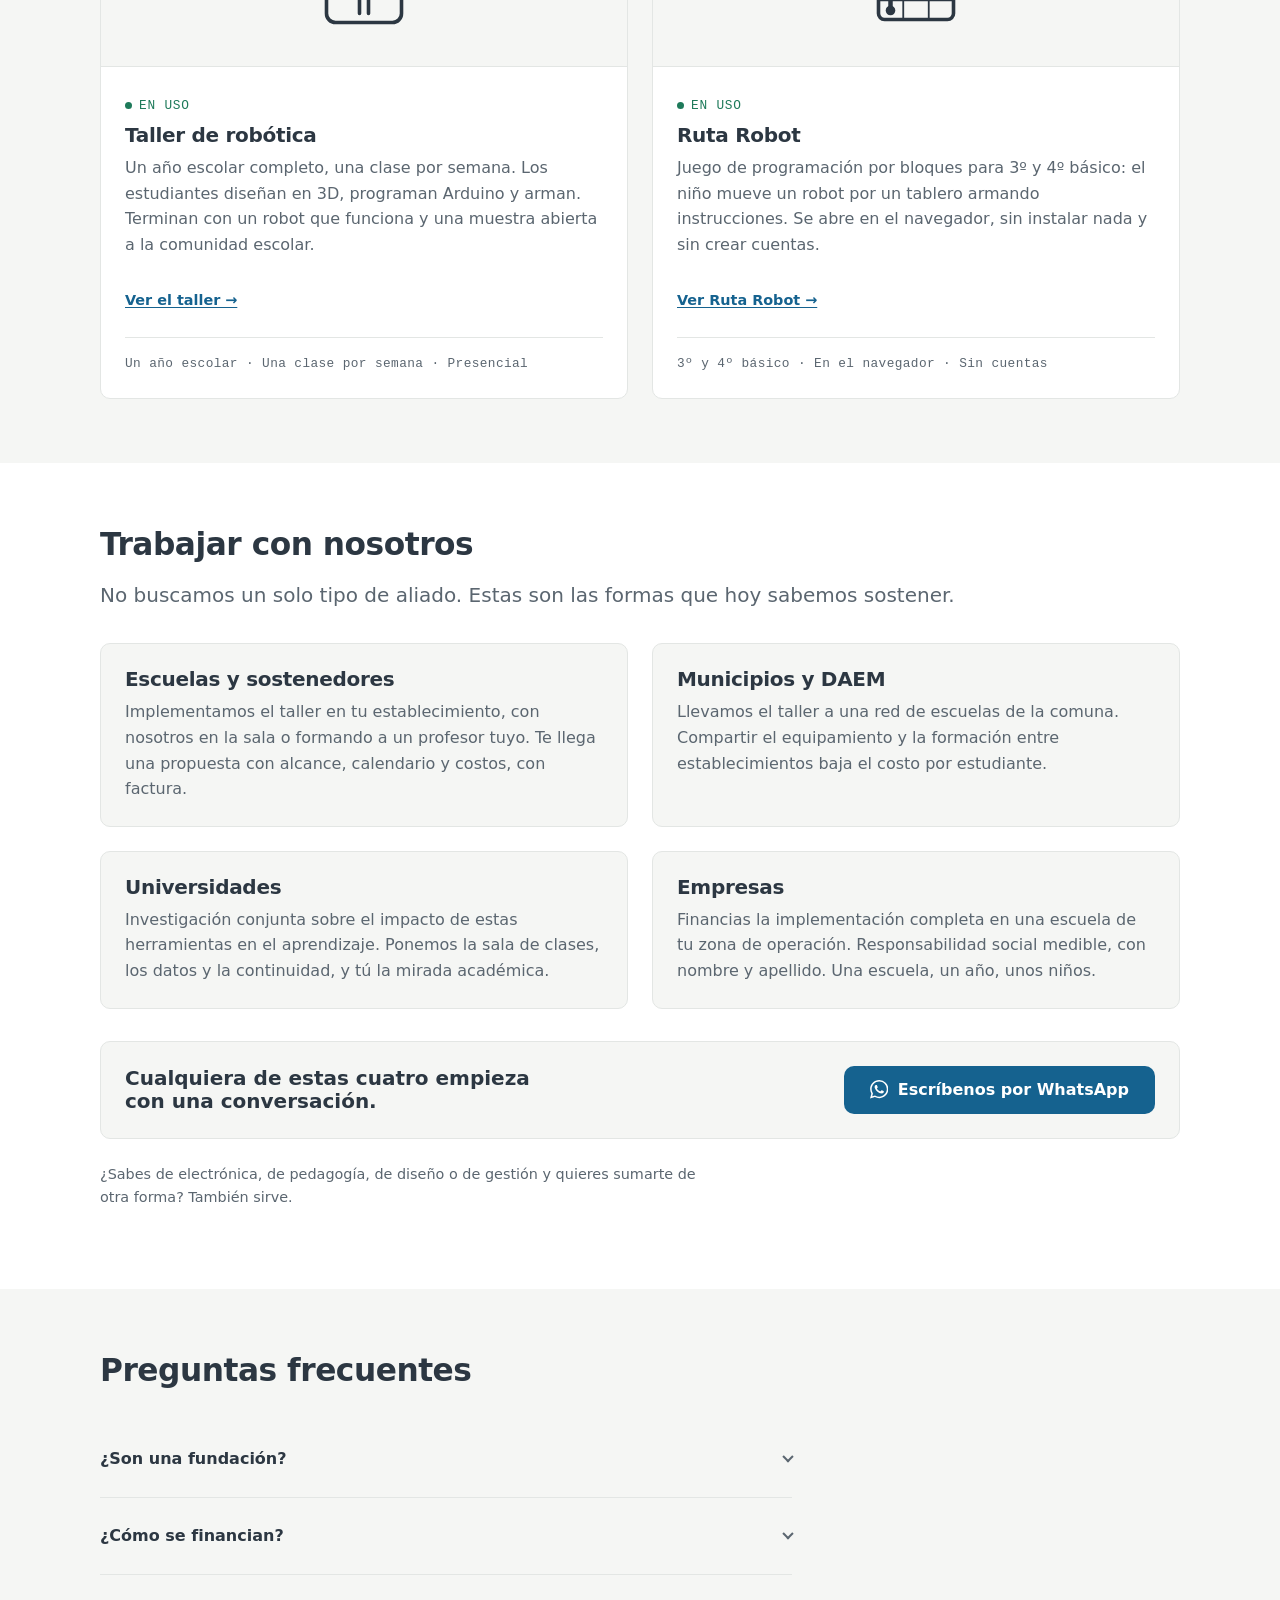
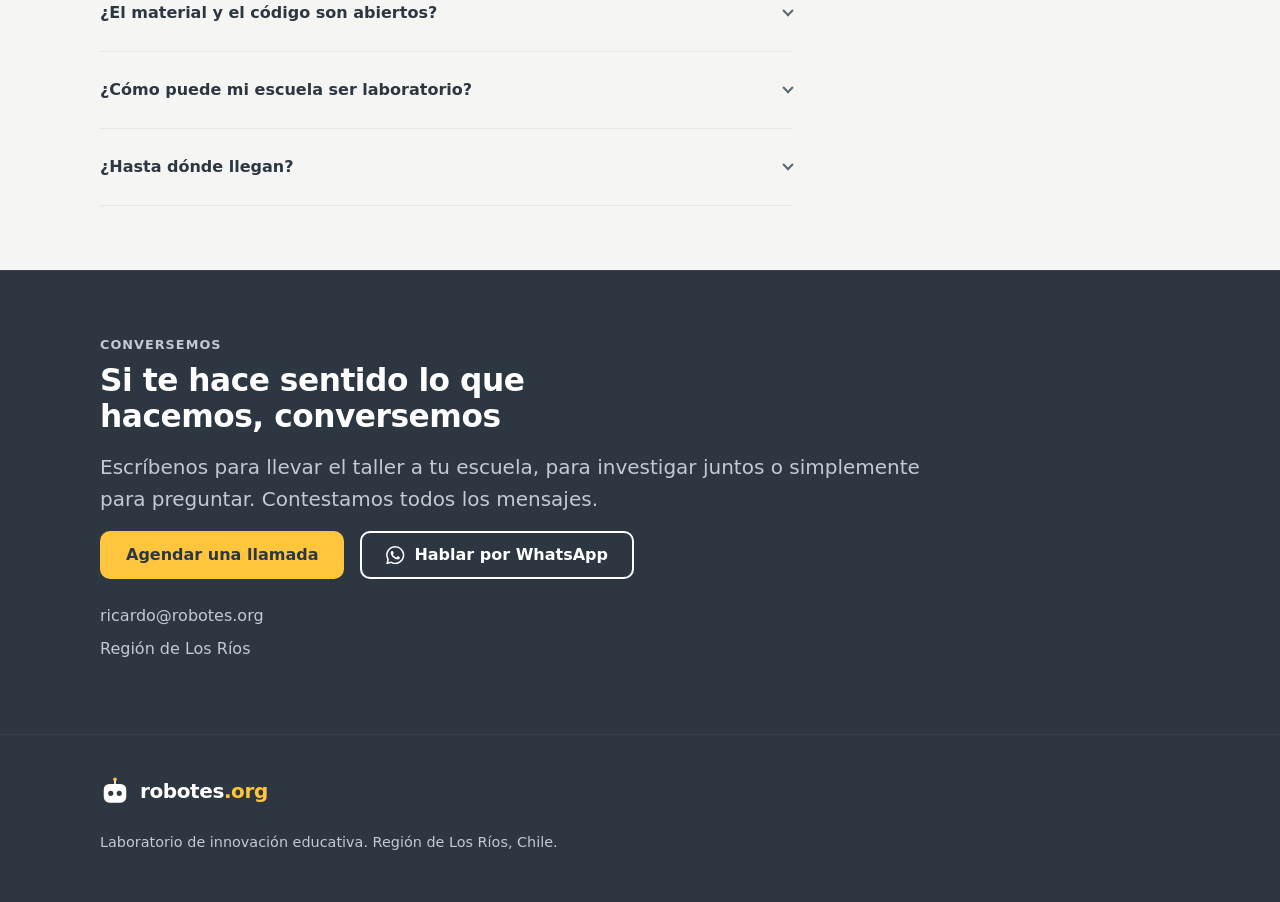
==== commit 5481779e: "Saca la frase de utilidades de Como trabajamos Tambien actualiza el nombre de la carpeta presentacio" ====
--- a/index.html
+++ b/index.html
@@ -185,8 +185,7 @@
     <div>
       <h2>Cómo trabajamos</h2>
       <p class="lede muted">
-        No repartimos utilidades. Todo lo que facturamos se reinvierte en llegar a la
-        educación de más niños. Cada producto se prueba en nuestra propia sala de clases, y
+        Cada producto se prueba en nuestra propia sala de clases, y
         cada venta paga la siguiente sala donde probar el que viene.
       </p>
 
--- a/assets/site.css
+++ b/assets/site.css
@@ -10,7 +10,7 @@
    prefers-color-scheme, which would repaint every section in Pizarra for any
    visitor whose system is in dark mode. Manual §3.6 keeps dark mode for
    projected screens, not for sites like this. Same reasoning as
-   presentacion-pokemon, which pins itself dark for the opposite reason. */
+   presentacion, which pins itself dark for the opposite reason. */
 
 :root {
   --page-bg: var(--rb-blanco);
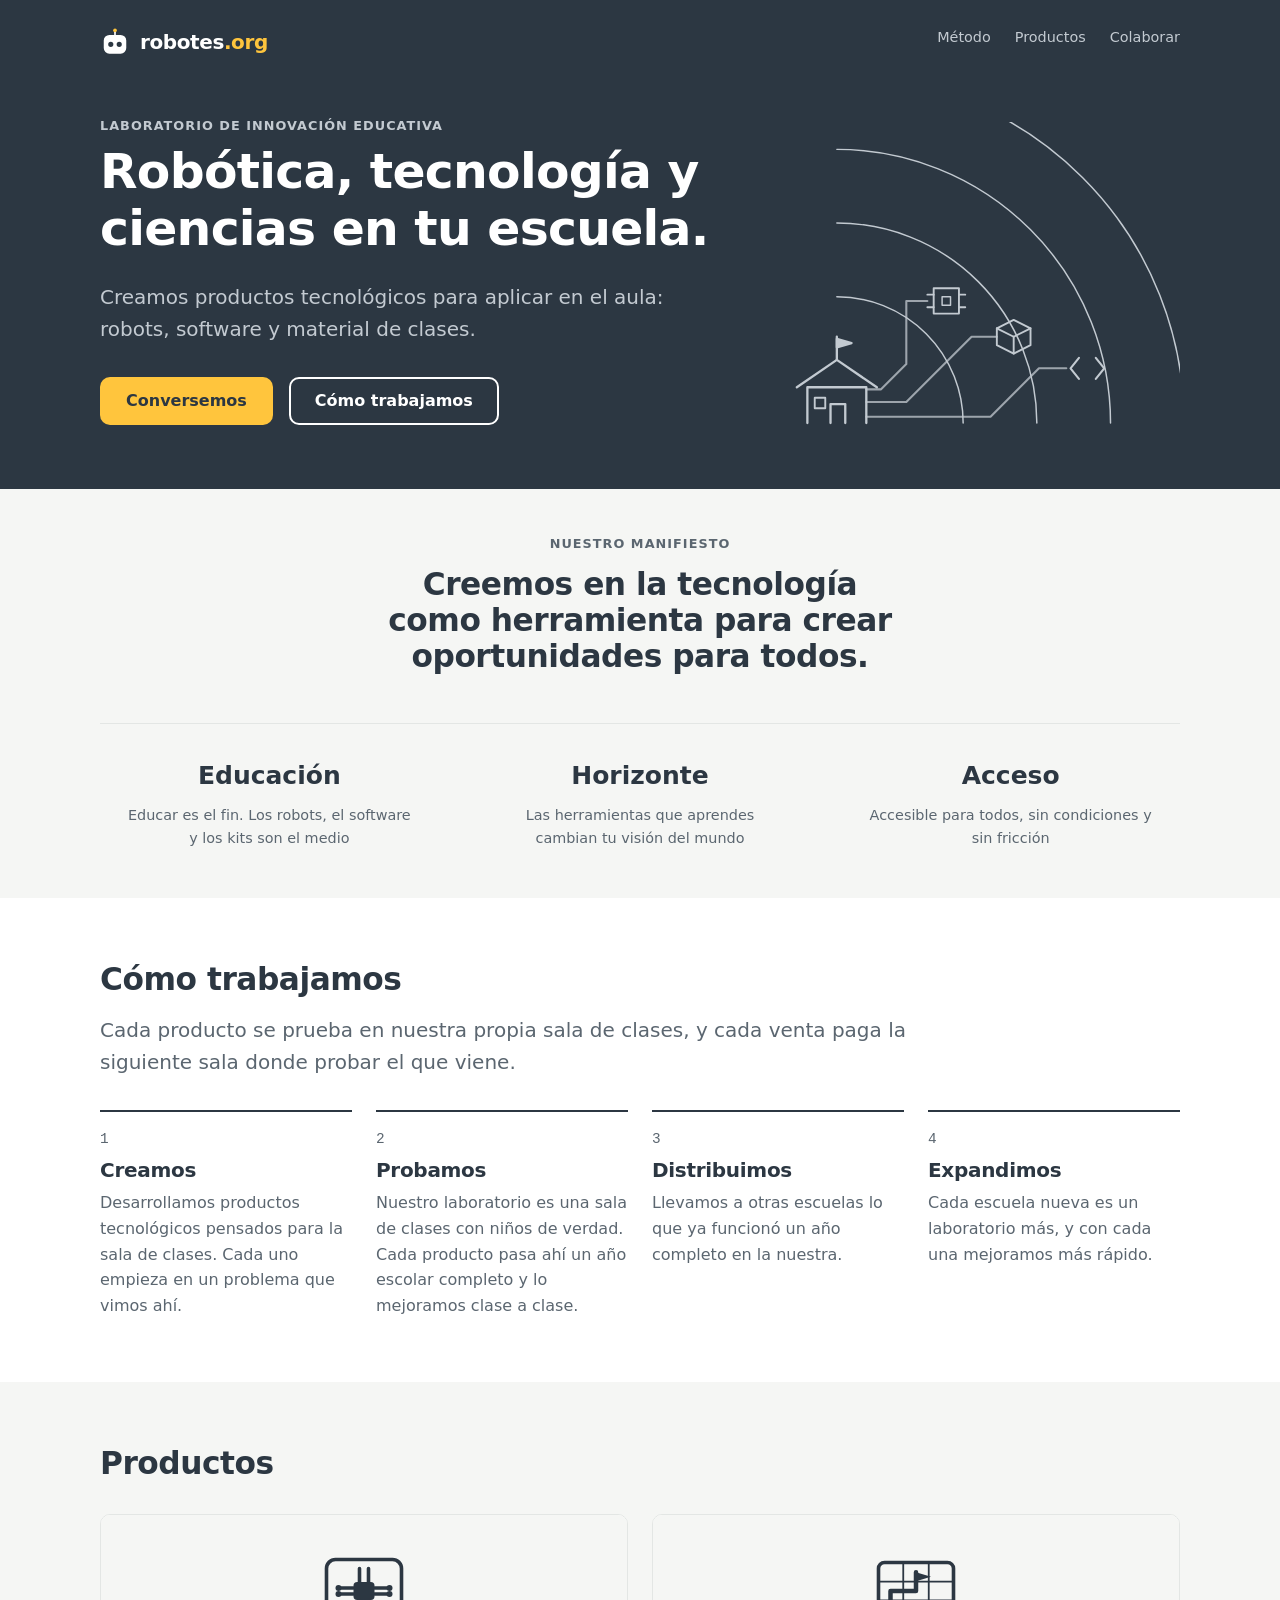
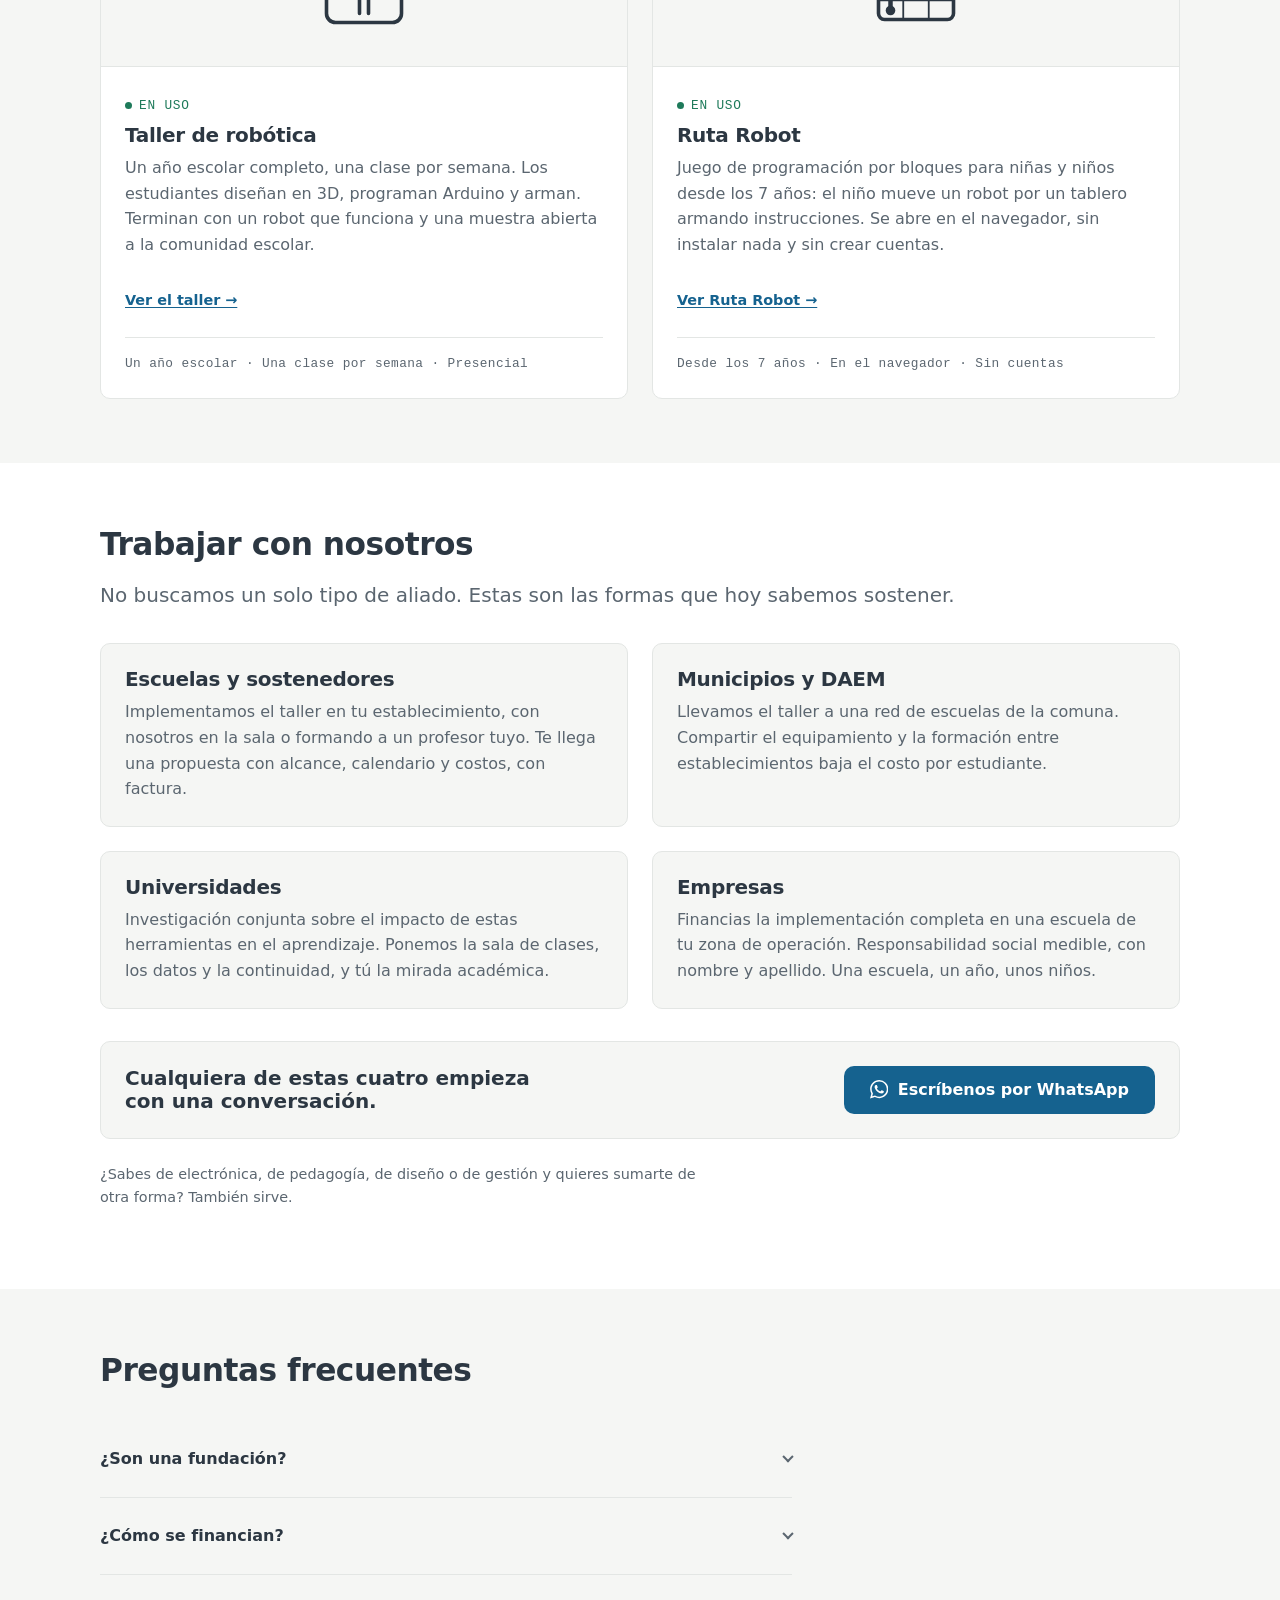
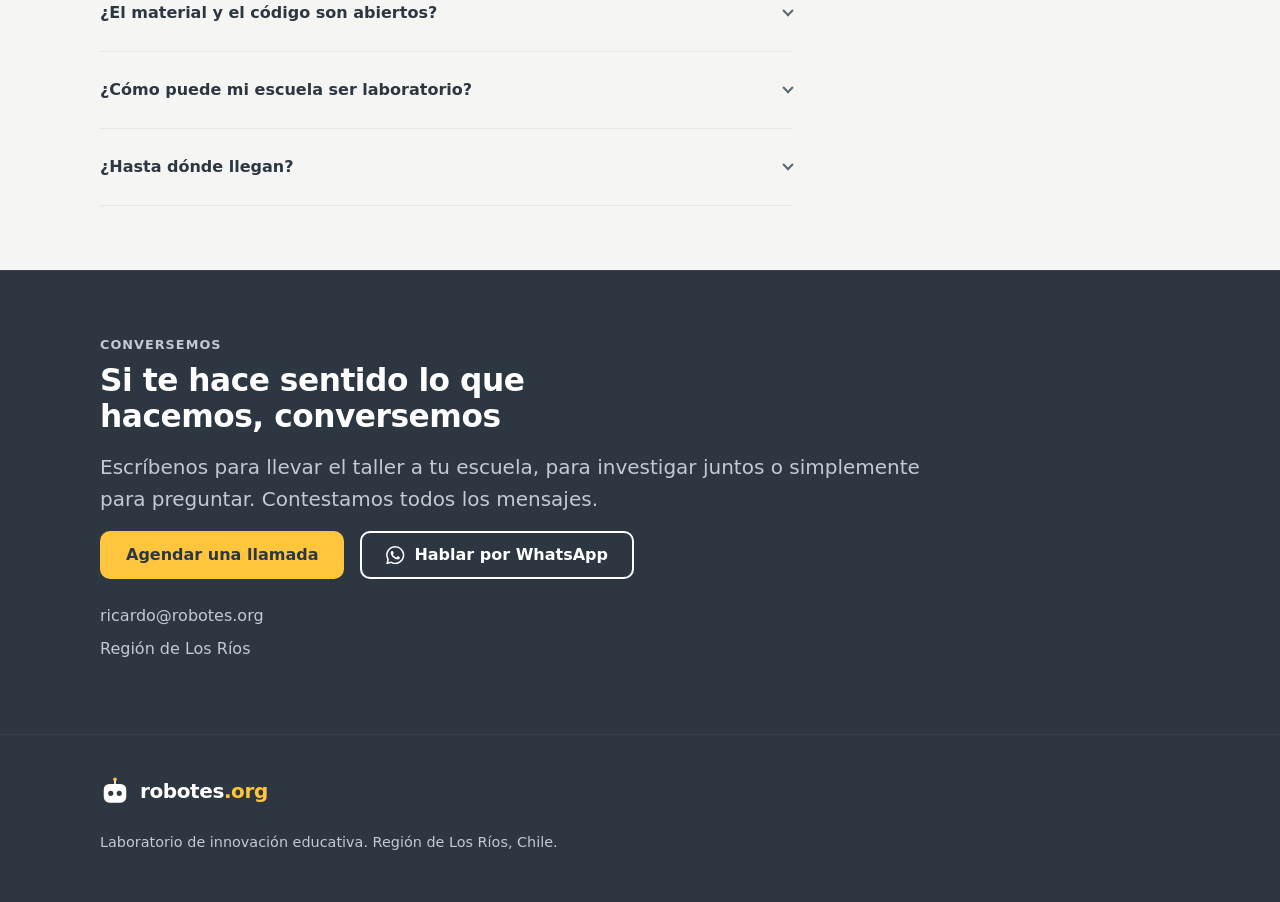
==== commit 9b49fdef: "Cambia 3º y 4º básico por niñas y niños desde los 7 años Co-Authored-By: Claude Opus 5.5 <noreply@an" ====
--- a/index.html
+++ b/index.html
@@ -10,7 +10,16 @@
      Es la única dependencia externa del sitio y la pidió el fundador en
      septiembre 2026. No va en el juego (rovi.robotes.org): ahí los usuarios
      son niños. -->
-<script async src="https://www.googletagmanager.com/gtag/js?id=G-FMZPN5JJDT"></script>
+<script>
+  /* Loaded after the page, so its ~530 KB does not compete with the stylesheets for
+     the connection. The gtag() calls below queue in dataLayer until it arrives. */
+  window.addEventListener('load', function () {
+    var s = document.createElement('script');
+    s.async = true;
+    s.src = 'https://www.googletagmanager.com/gtag/js?id=G-FMZPN5JJDT';
+    document.head.appendChild(s);
+  });
+</script>
 <script>
   window.dataLayer = window.dataLayer || [];
   function gtag(){dataLayer.push(arguments);}
@@ -271,12 +280,12 @@
             <span class="status status-live">En uso</span>
             <h3>Ruta Robot</h3>
             <p class="muted">
-              Juego de programación por bloques para 3º y 4º básico: el niño mueve un robot
+              Juego de programación por bloques para niñas y niños desde los 7 años: el niño mueve un robot
               por un tablero armando instrucciones. Se abre en el navegador, sin instalar nada y
               sin crear cuentas.
             </p>
             <p><a class="product-link" href="ruta-robot.html">Ver Ruta Robot &#8594;</a></p>
-            <p class="product-meta">3º y 4º básico · En el navegador · Sin cuentas</p>
+            <p class="product-meta">Desde los 7 años · En el navegador · Sin cuentas</p>
           </div>
         </article>
 
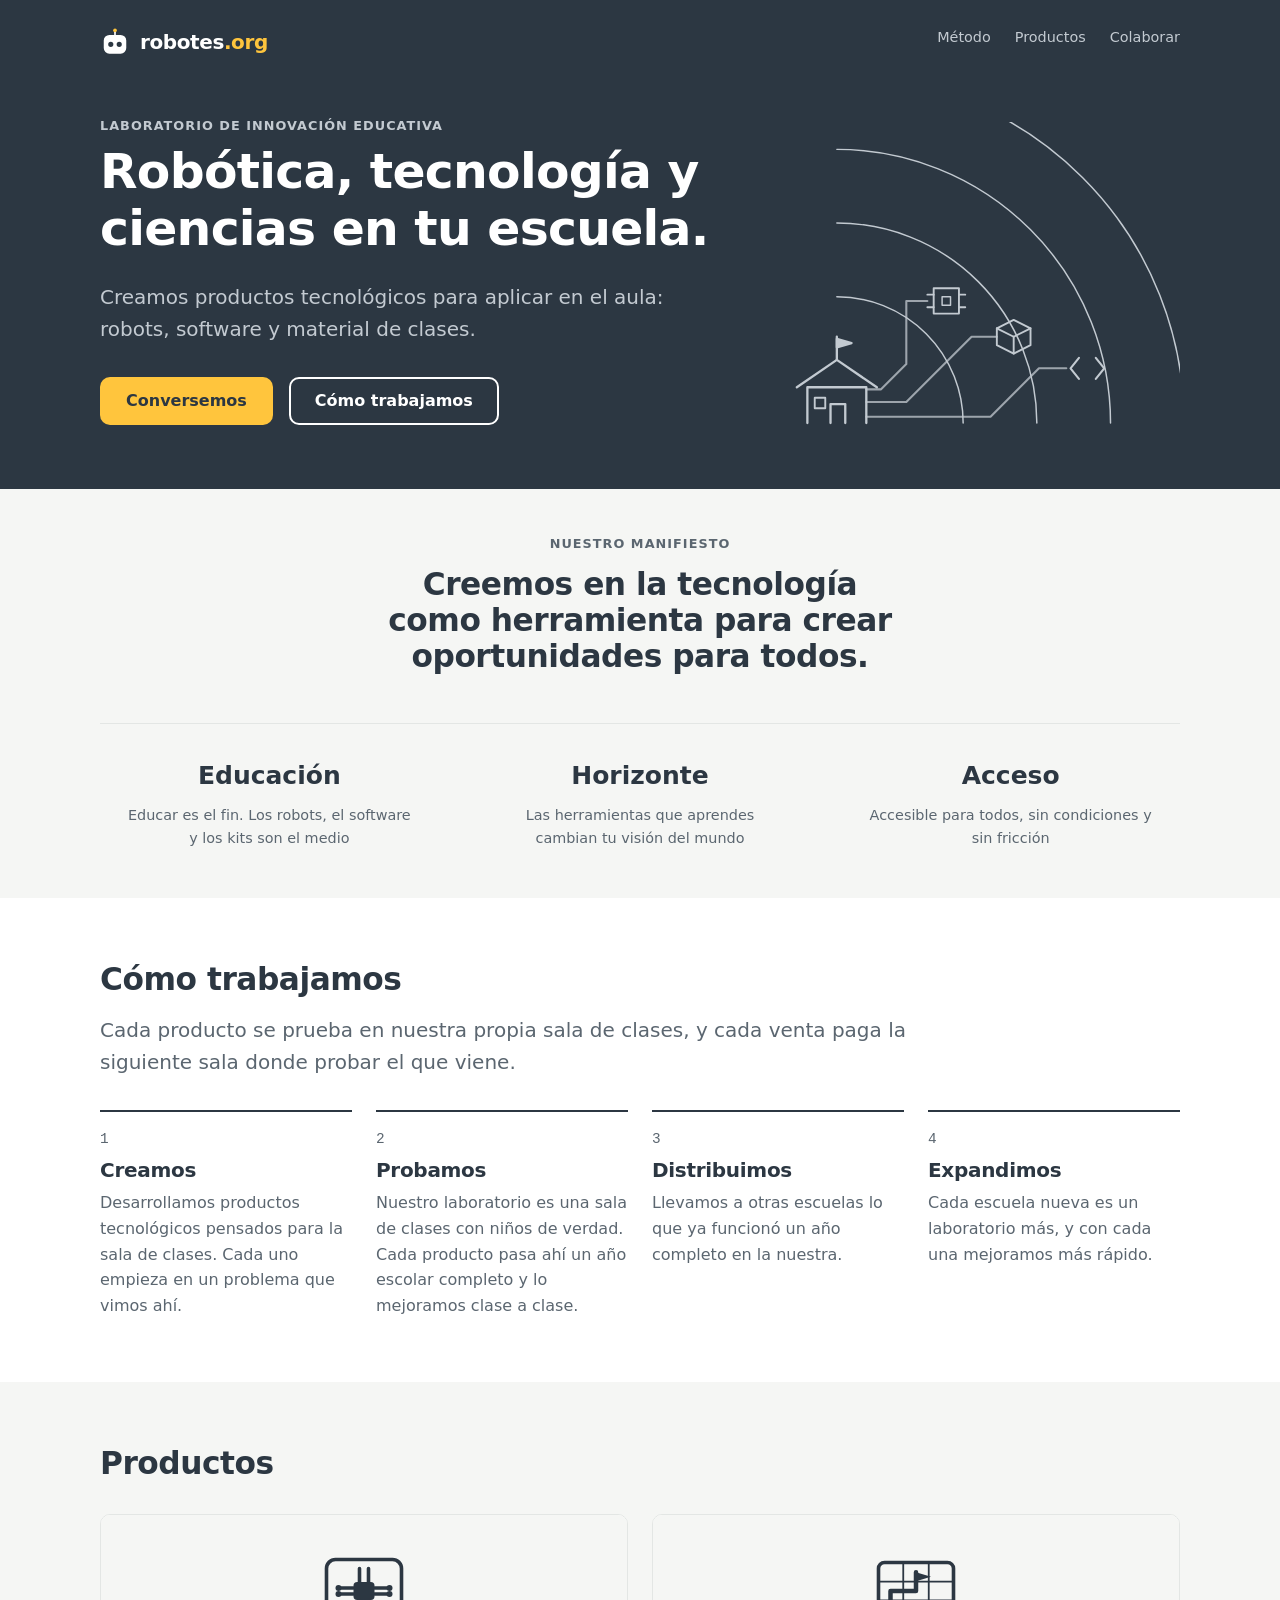
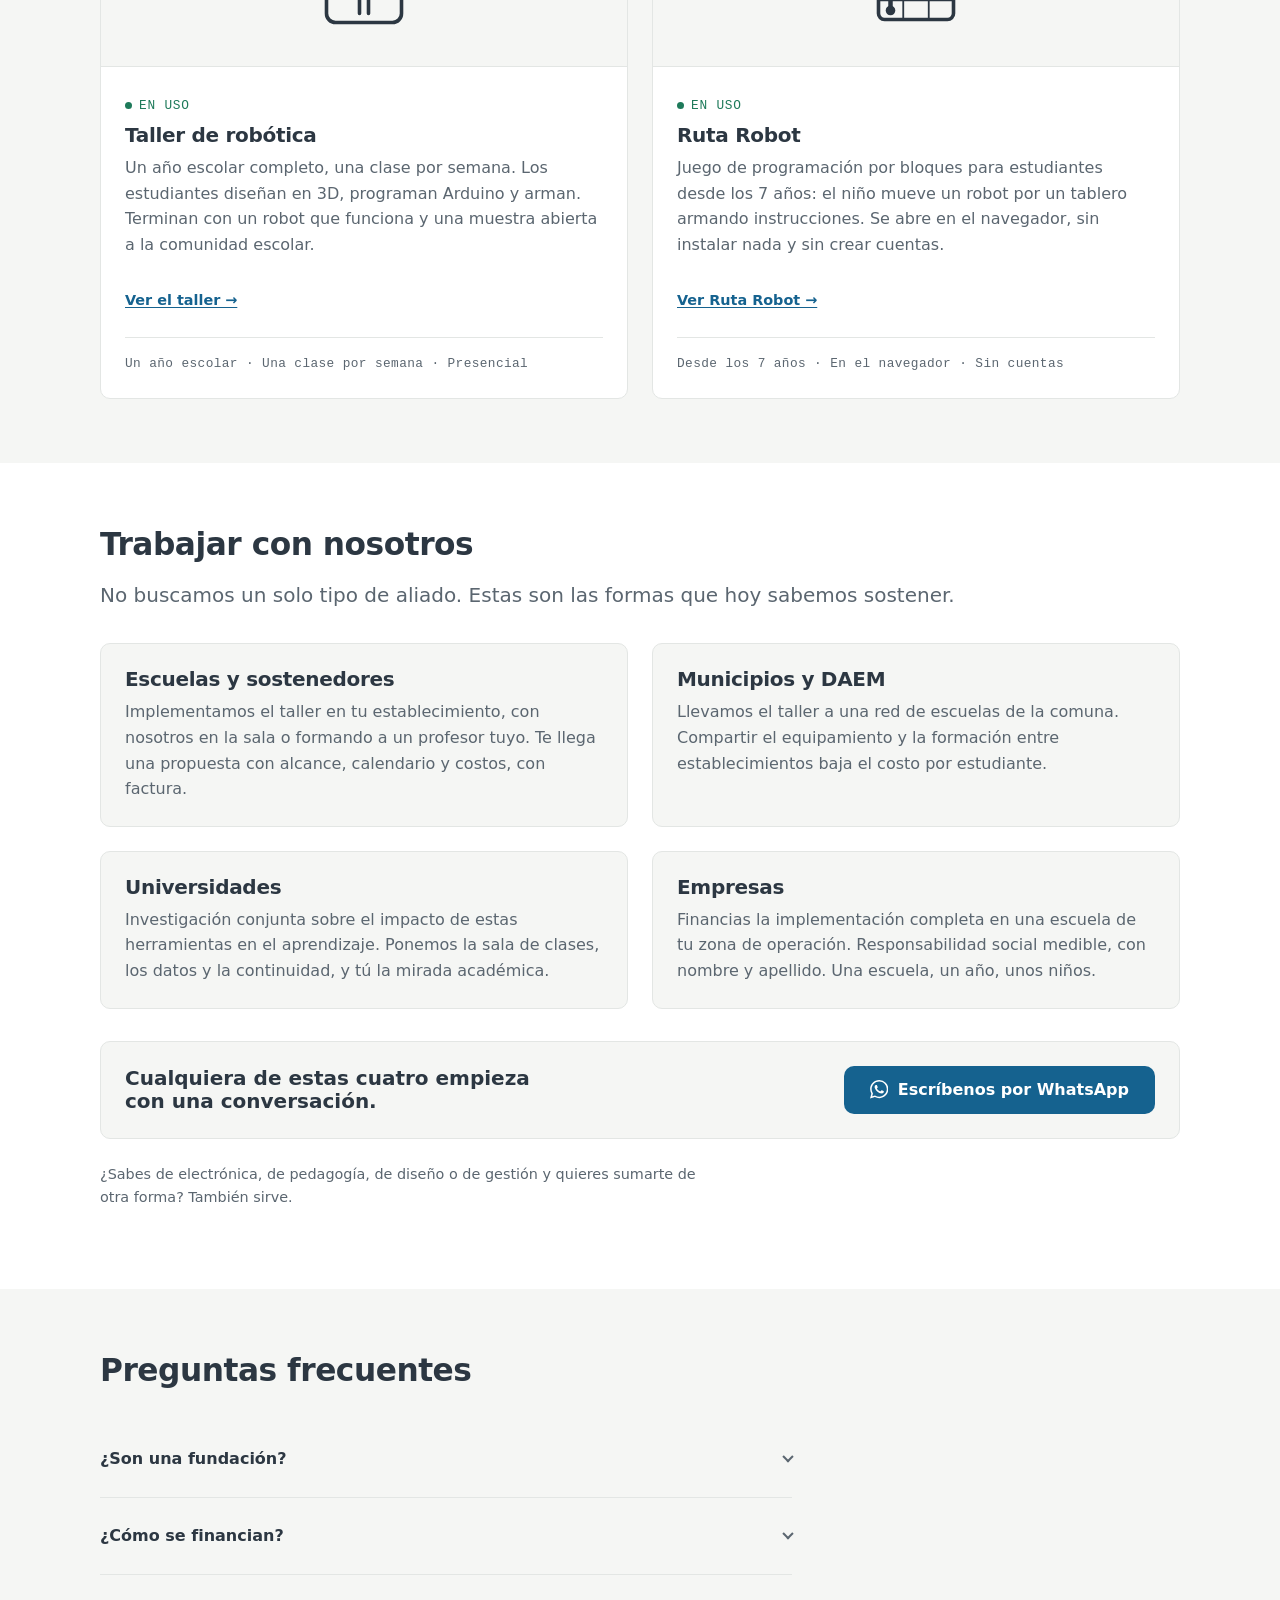
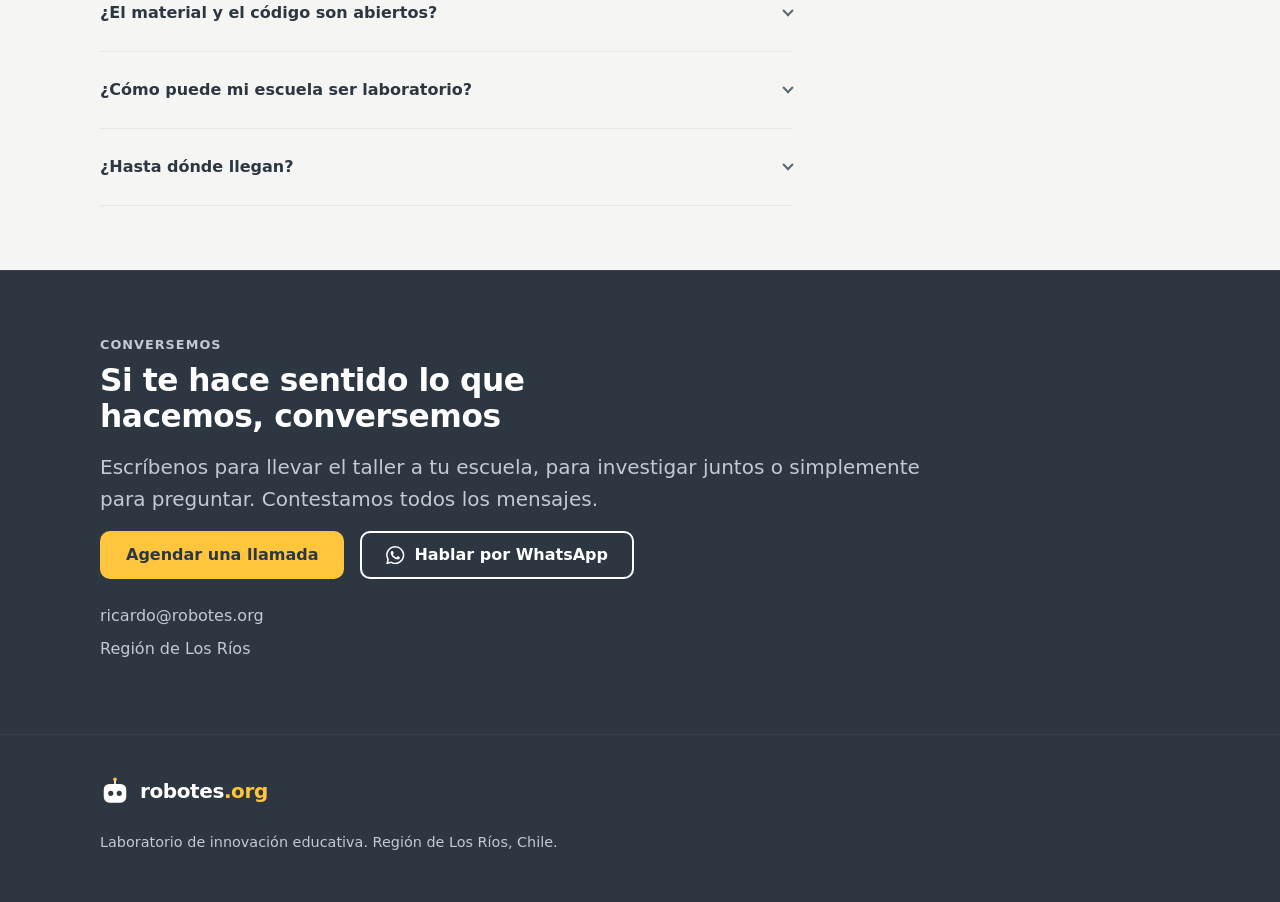
==== commit 559cf197: "Cambia niñas y niños por estudiantes Co-Authored-By: Claude Opus 5.5 <noreply@anthropic.com>" ====
--- a/index.html
+++ b/index.html
@@ -280,7 +280,7 @@
             <span class="status status-live">En uso</span>
             <h3>Ruta Robot</h3>
             <p class="muted">
-              Juego de programación por bloques para niñas y niños desde los 7 años: el niño mueve un robot
+              Juego de programación por bloques para estudiantes desde los 7 años: el niño mueve un robot
               por un tablero armando instrucciones. Se abre en el navegador, sin instalar nada y
               sin crear cuentas.
             </p>
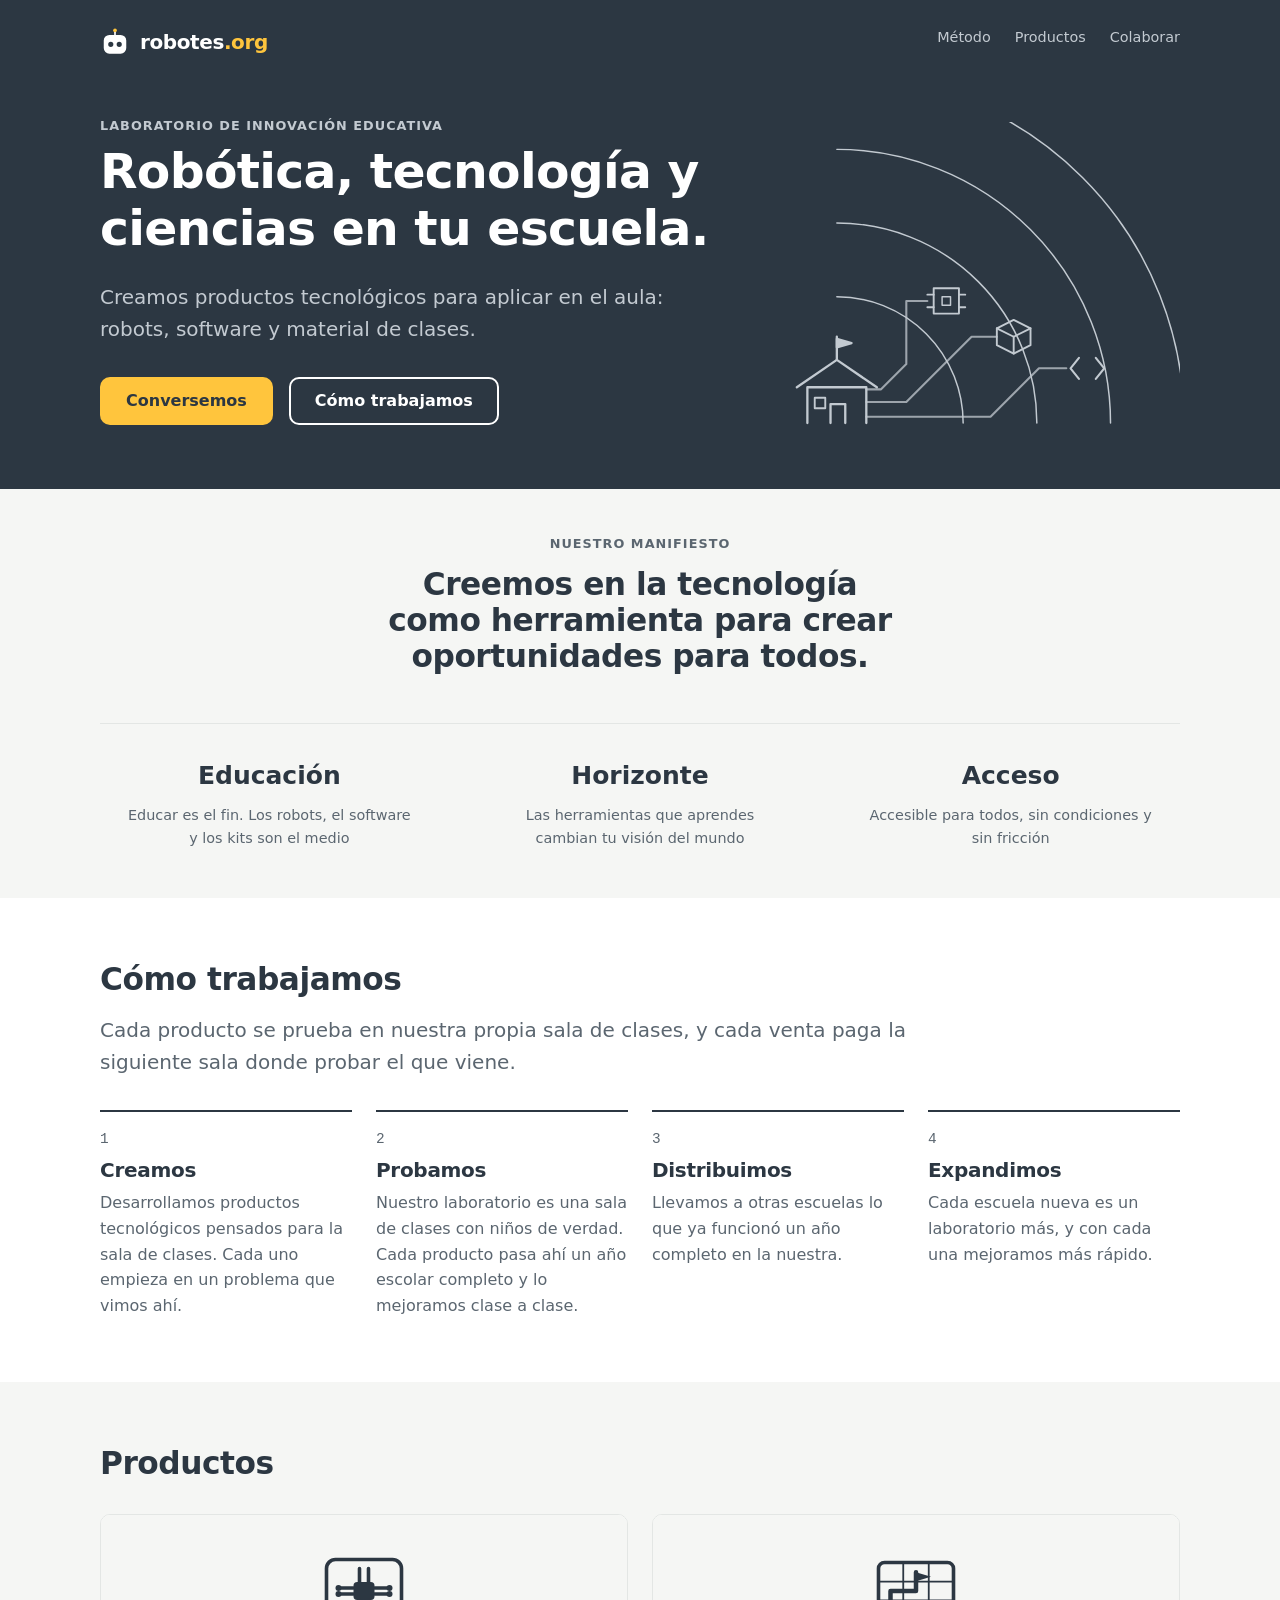
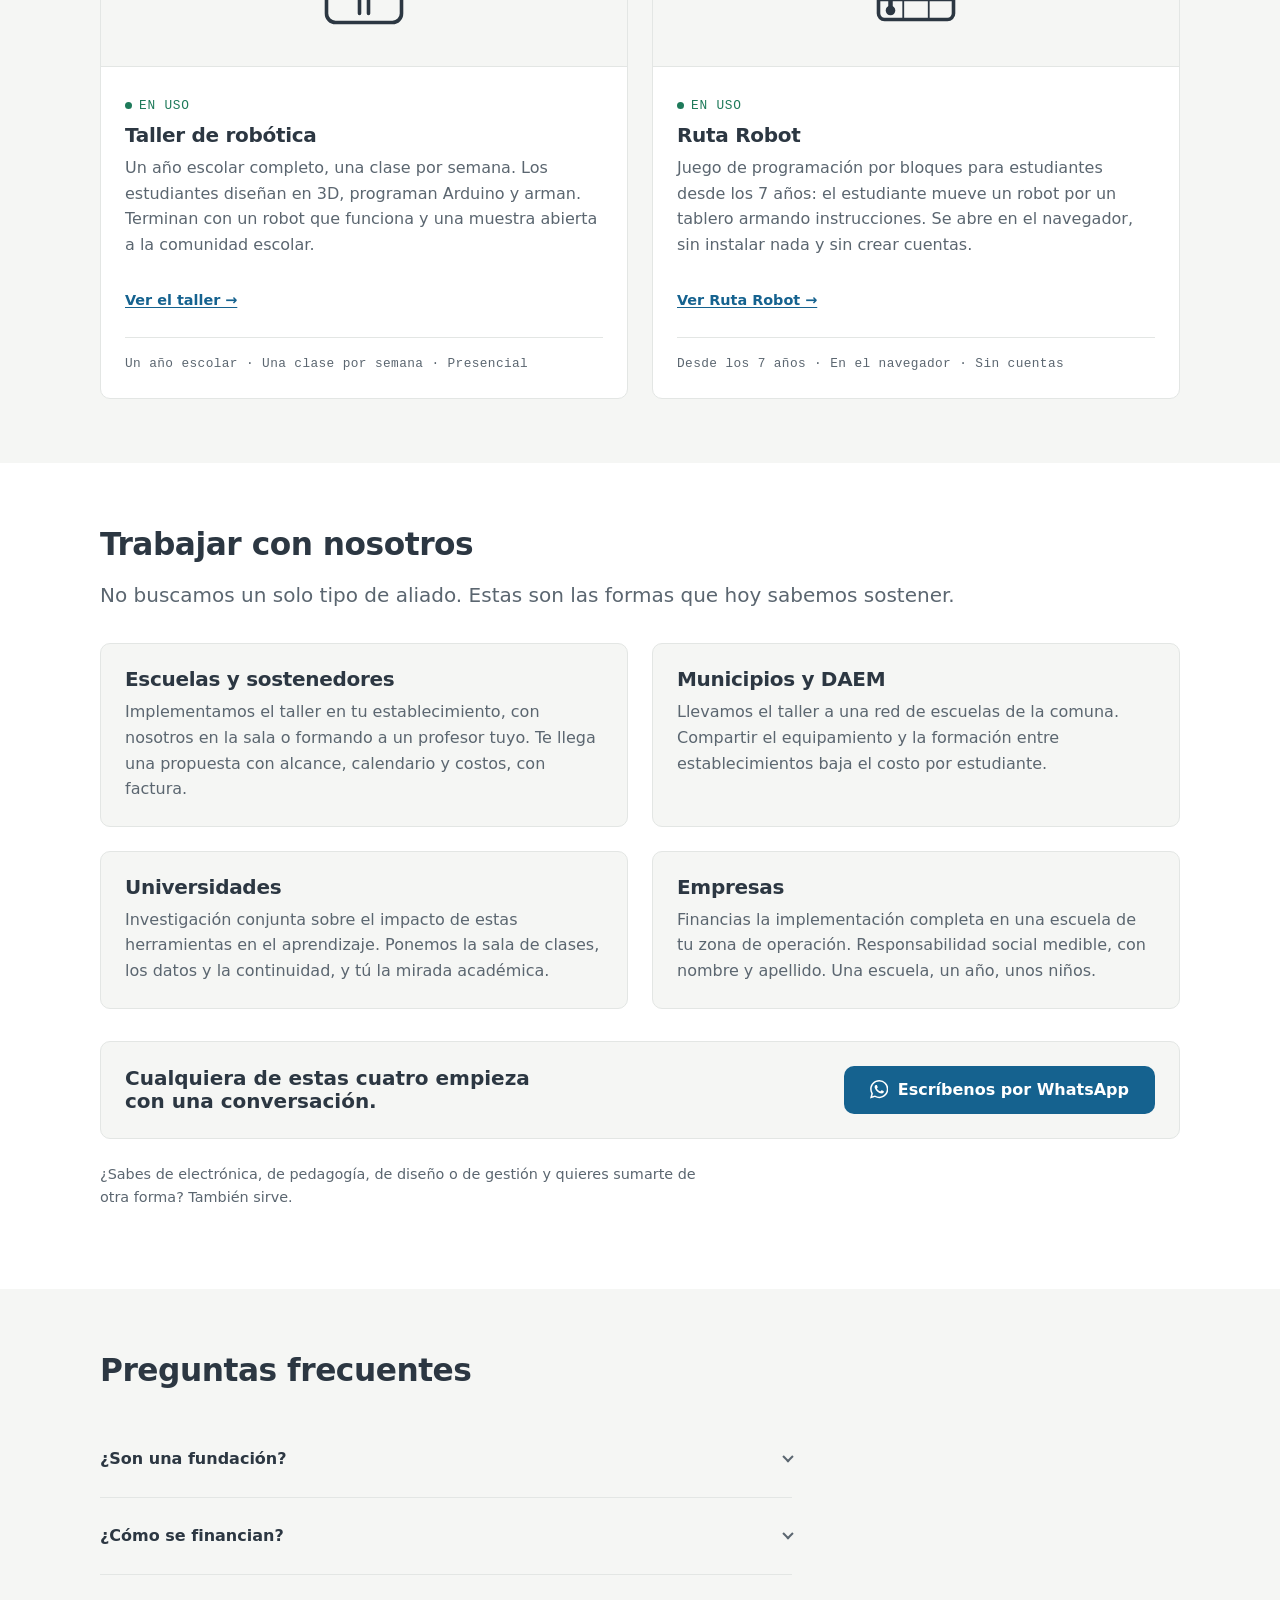
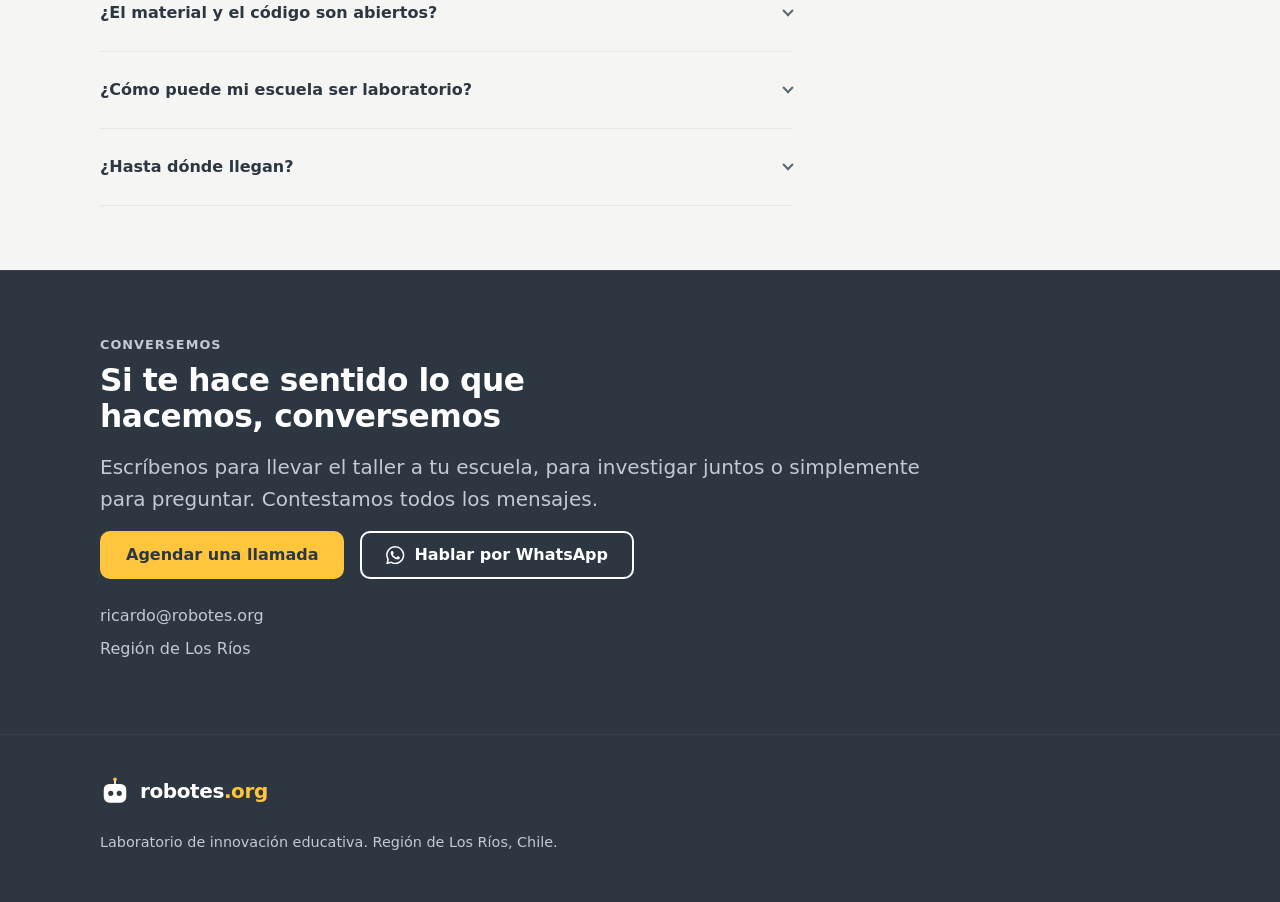
==== commit 634b54d5: "Cambia el niño por el estudiante en la presentación de Ruta Robot Co-Authored-By: Claude Opus 5.5 <n" ====
--- a/index.html
+++ b/index.html
@@ -280,7 +280,7 @@
             <span class="status status-live">En uso</span>
             <h3>Ruta Robot</h3>
             <p class="muted">
-              Juego de programación por bloques para estudiantes desde los 7 años: el niño mueve un robot
+              Juego de programación por bloques para estudiantes desde los 7 años: el estudiante mueve un robot
               por un tablero armando instrucciones. Se abre en el navegador, sin instalar nada y
               sin crear cuentas.
             </p>
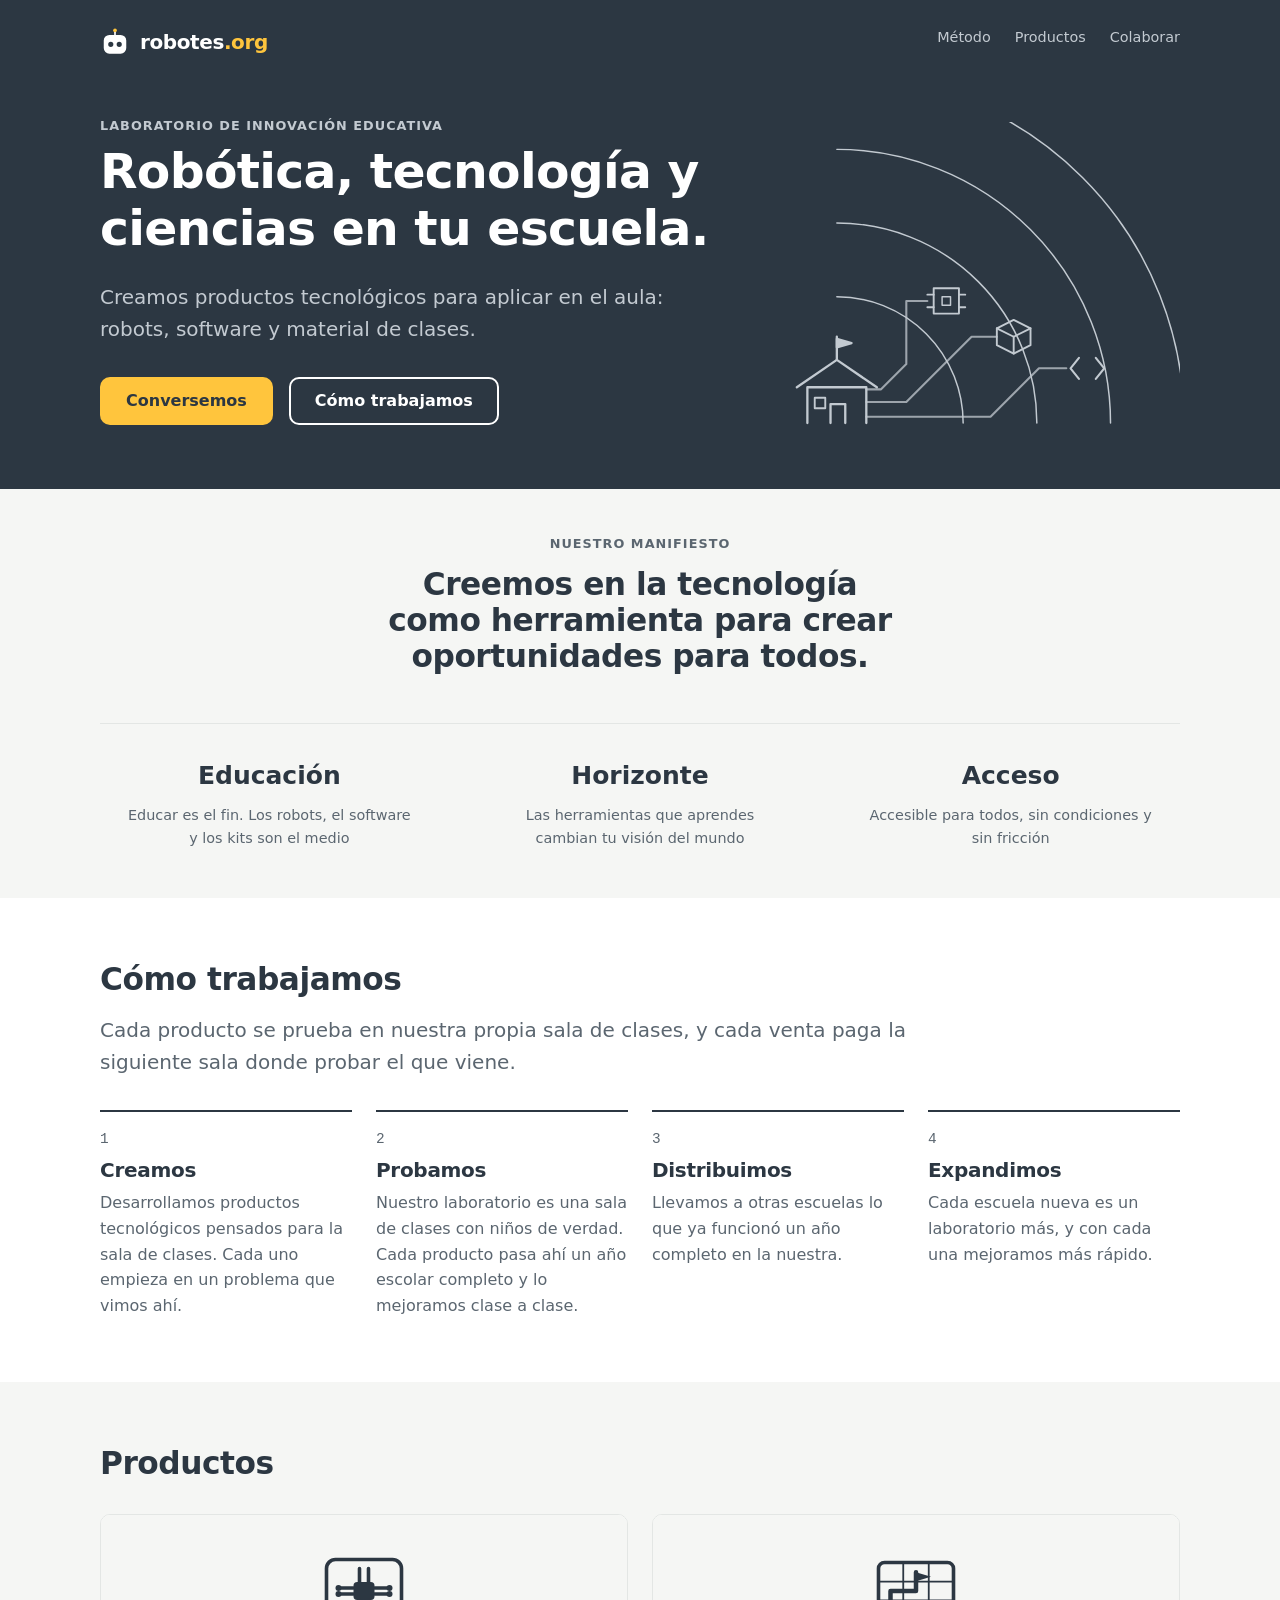
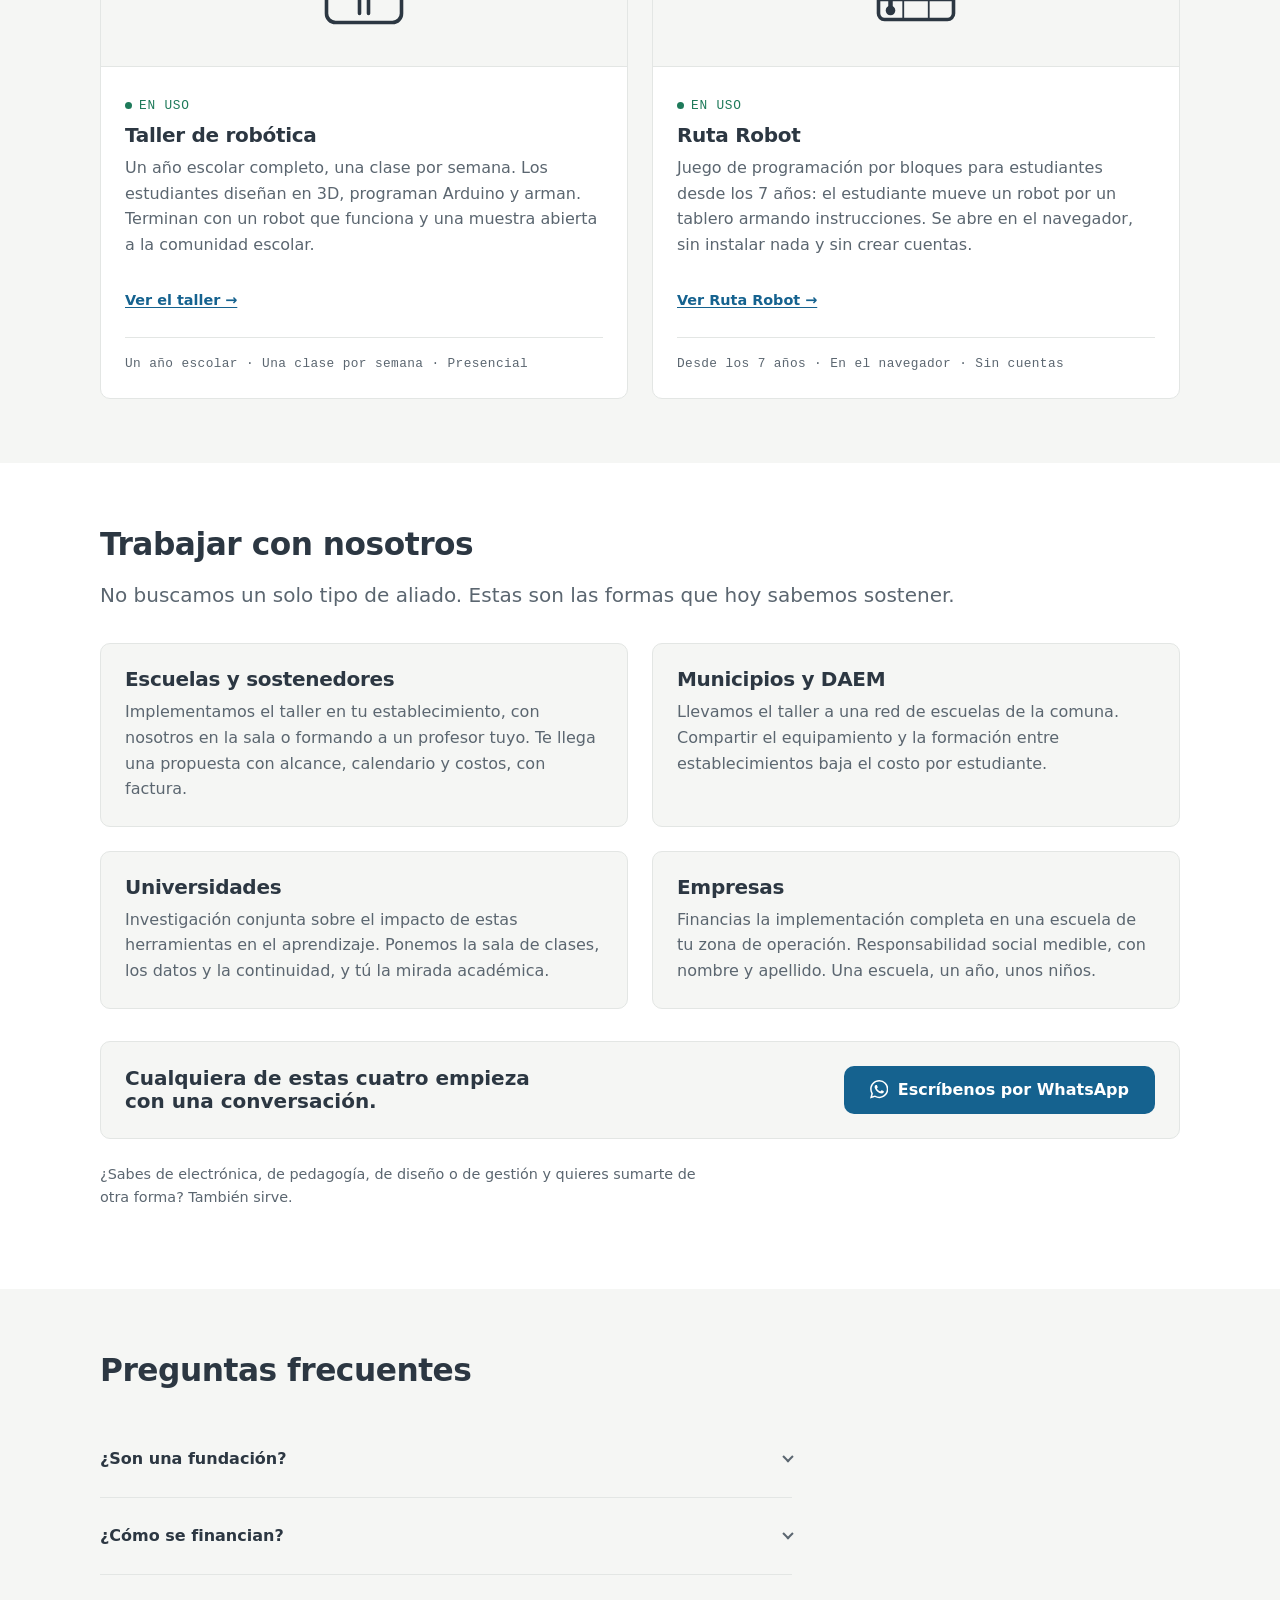
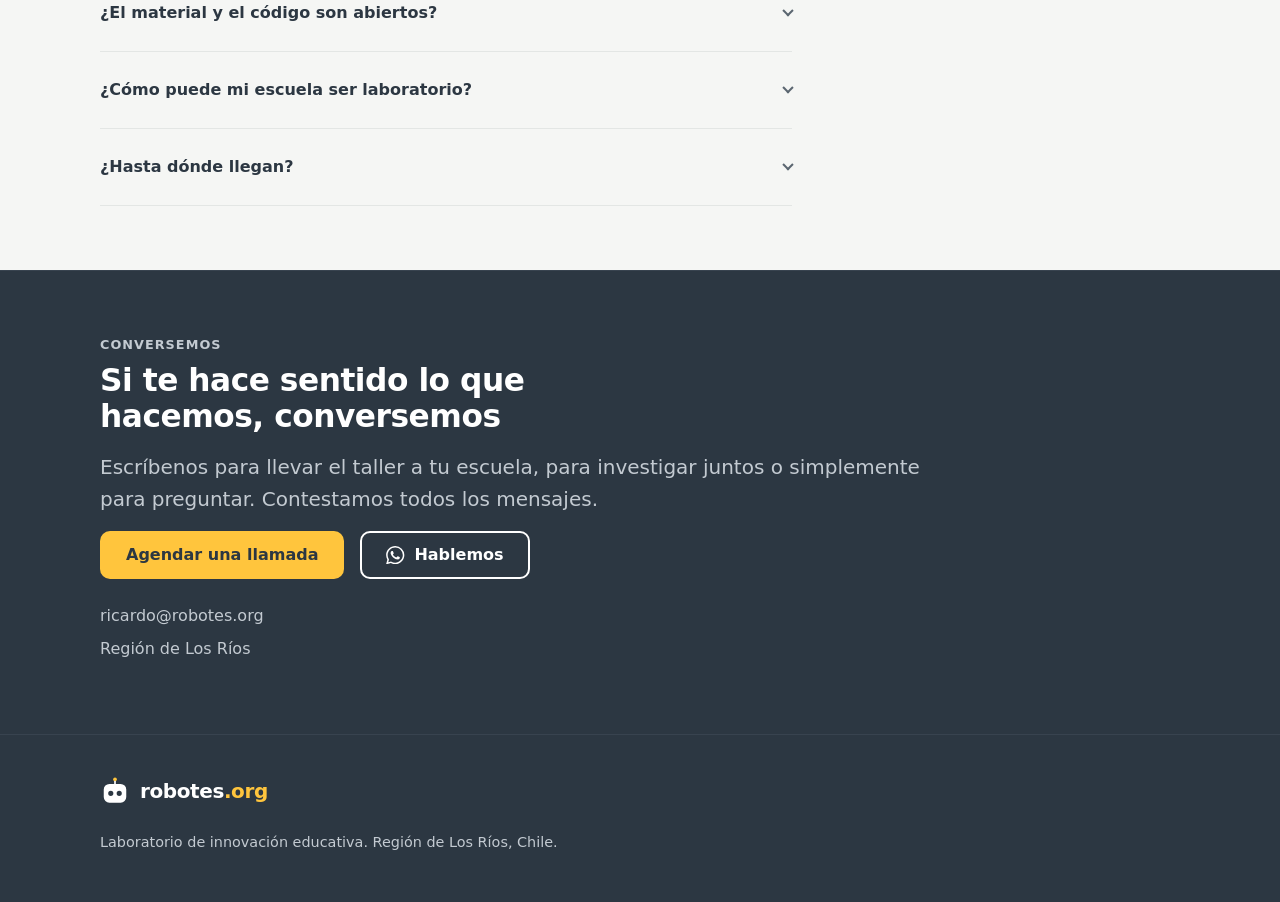
==== commit 07660247: "Cambia «Hablar por WhatsApp» por «Hablemos» Co-Authored-By: Claude Opus 5.5 <noreply@anthropic.com>" ====
--- a/index.html
+++ b/index.html
@@ -484,9 +484,9 @@
          aria-label="Agendar una llamada (se abre en una pestaña nueva)">Agendar una llamada</a>
       <a class="btn btn-secondary" href="https://wa.me/56979526471?text=Hola%2C%20te%20escribo%20desde%20robotes.org"
          target="_blank" rel="noopener noreferrer"
-         aria-label="Hablar por WhatsApp (se abre en una pestaña nueva)">
+         aria-label="Hablemos por WhatsApp (se abre en una pestaña nueva)">
         <svg viewBox="0 0 24 24" width="20" height="20" aria-hidden="true" focusable="false" fill="currentColor"><path d="M17.472 14.382c-.297-.149-1.758-.867-2.03-.967-.273-.099-.471-.148-.67.15-.197.297-.767.966-.94 1.164-.173.199-.347.223-.644.075-.297-.15-1.255-.463-2.39-1.475-.883-.788-1.48-1.761-1.653-2.059-.173-.297-.018-.458.13-.606.134-.133.298-.347.446-.52.149-.174.198-.298.298-.497.099-.198.05-.371-.025-.52-.075-.149-.669-1.612-.916-2.207-.242-.579-.487-.5-.669-.51-.173-.008-.371-.01-.57-.01-.198 0-.52.074-.792.372-.272.297-1.04 1.016-1.04 2.479 0 1.462 1.065 2.875 1.213 3.074.149.198 2.096 3.2 5.077 4.487.709.306 1.262.489 1.694.625.712.227 1.36.195 1.871.118.571-.085 1.758-.719 2.006-1.413.248-.694.248-1.289.173-1.413-.074-.124-.272-.198-.57-.347m-5.421 7.403h-.004a9.87 9.87 0 0 1-5.031-1.378l-.361-.214-3.741.982.998-3.648-.235-.374a9.86 9.86 0 0 1-1.51-5.26c.001-5.45 4.436-9.884 9.888-9.884 2.64 0 5.122 1.03 6.988 2.898a9.825 9.825 0 0 1 2.893 6.994c-.003 5.45-4.437 9.884-9.885 9.884m8.413-18.297A11.815 11.815 0 0 0 12.05 0C5.495 0 .16 5.335.157 11.892c0 2.096.547 4.142 1.588 5.945L.057 24l6.305-1.654a11.882 11.882 0 0 0 5.683 1.448h.005c6.554 0 11.89-5.335 11.893-11.893a11.821 11.821 0 0 0-3.48-8.413Z"/></svg>
-        Hablar por WhatsApp</a>
+        Hablemos</a>
     </div>
 
     <ul class="contact muted">
